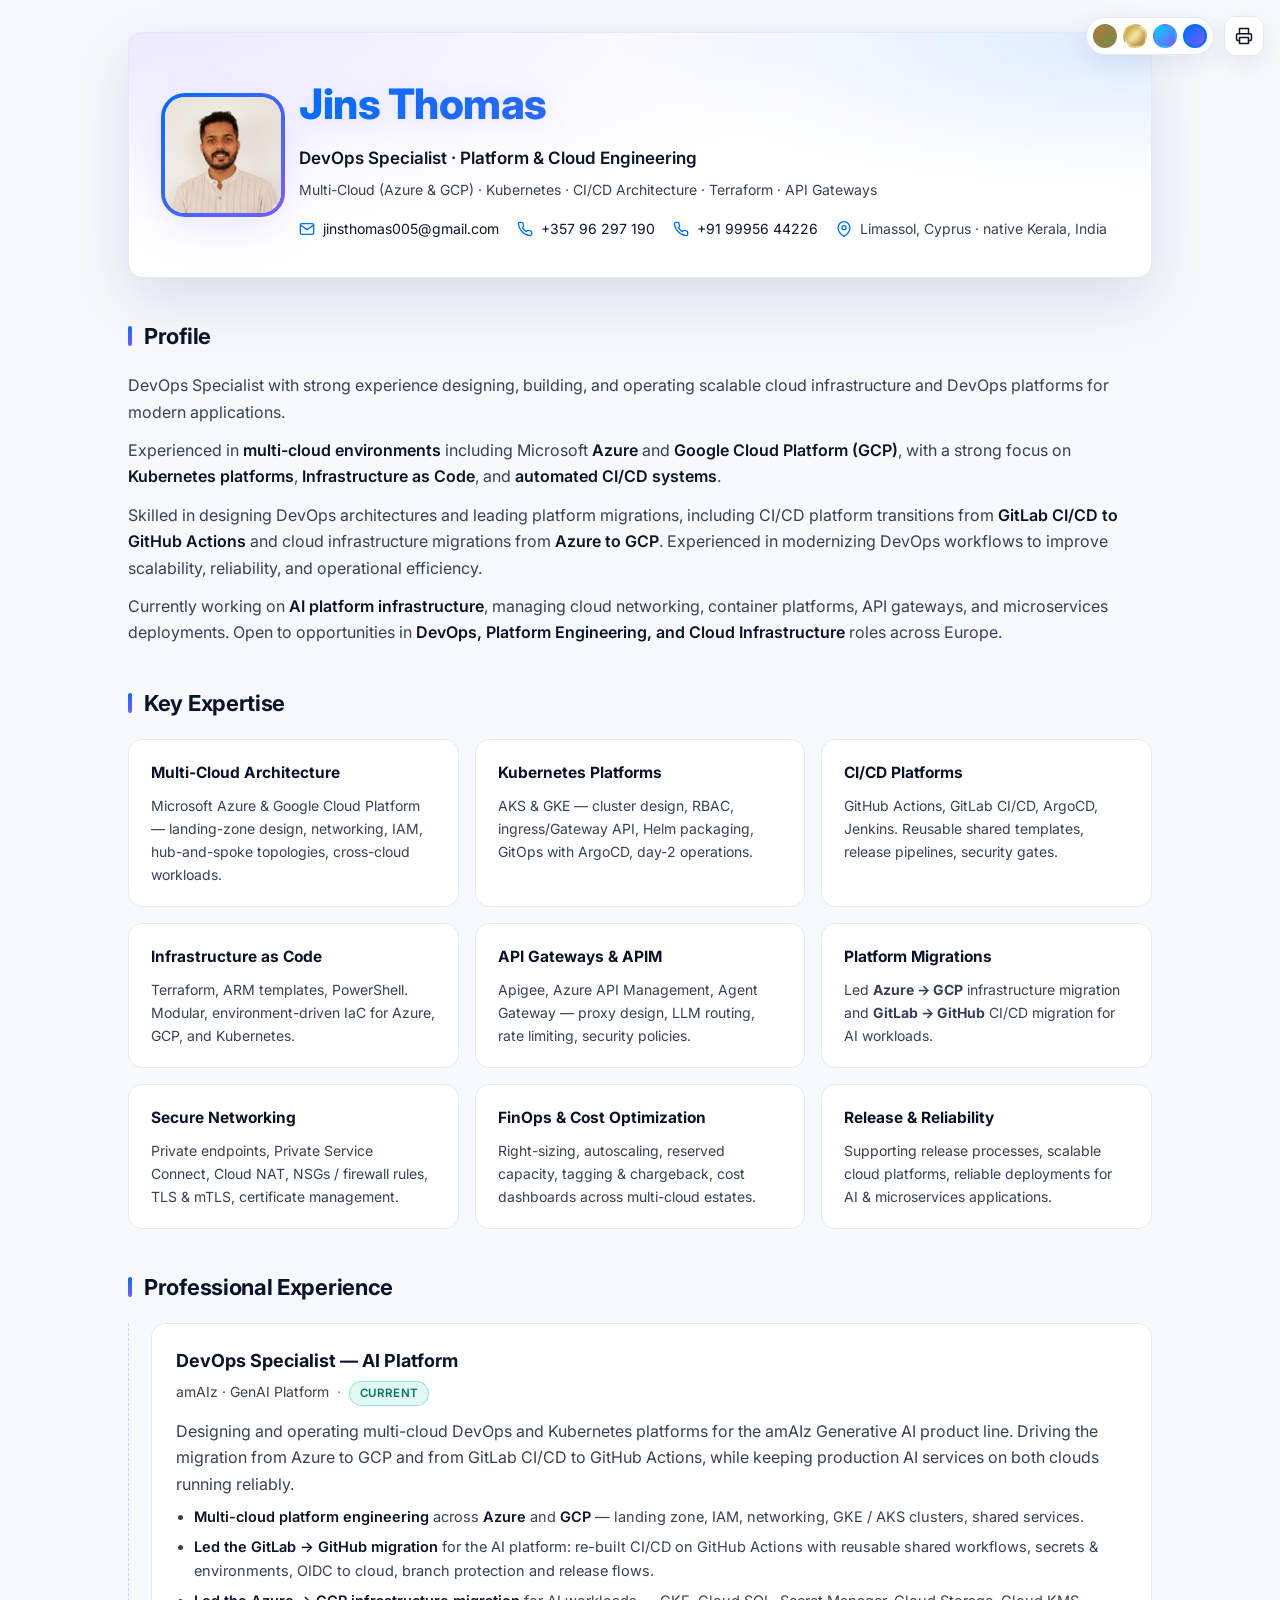
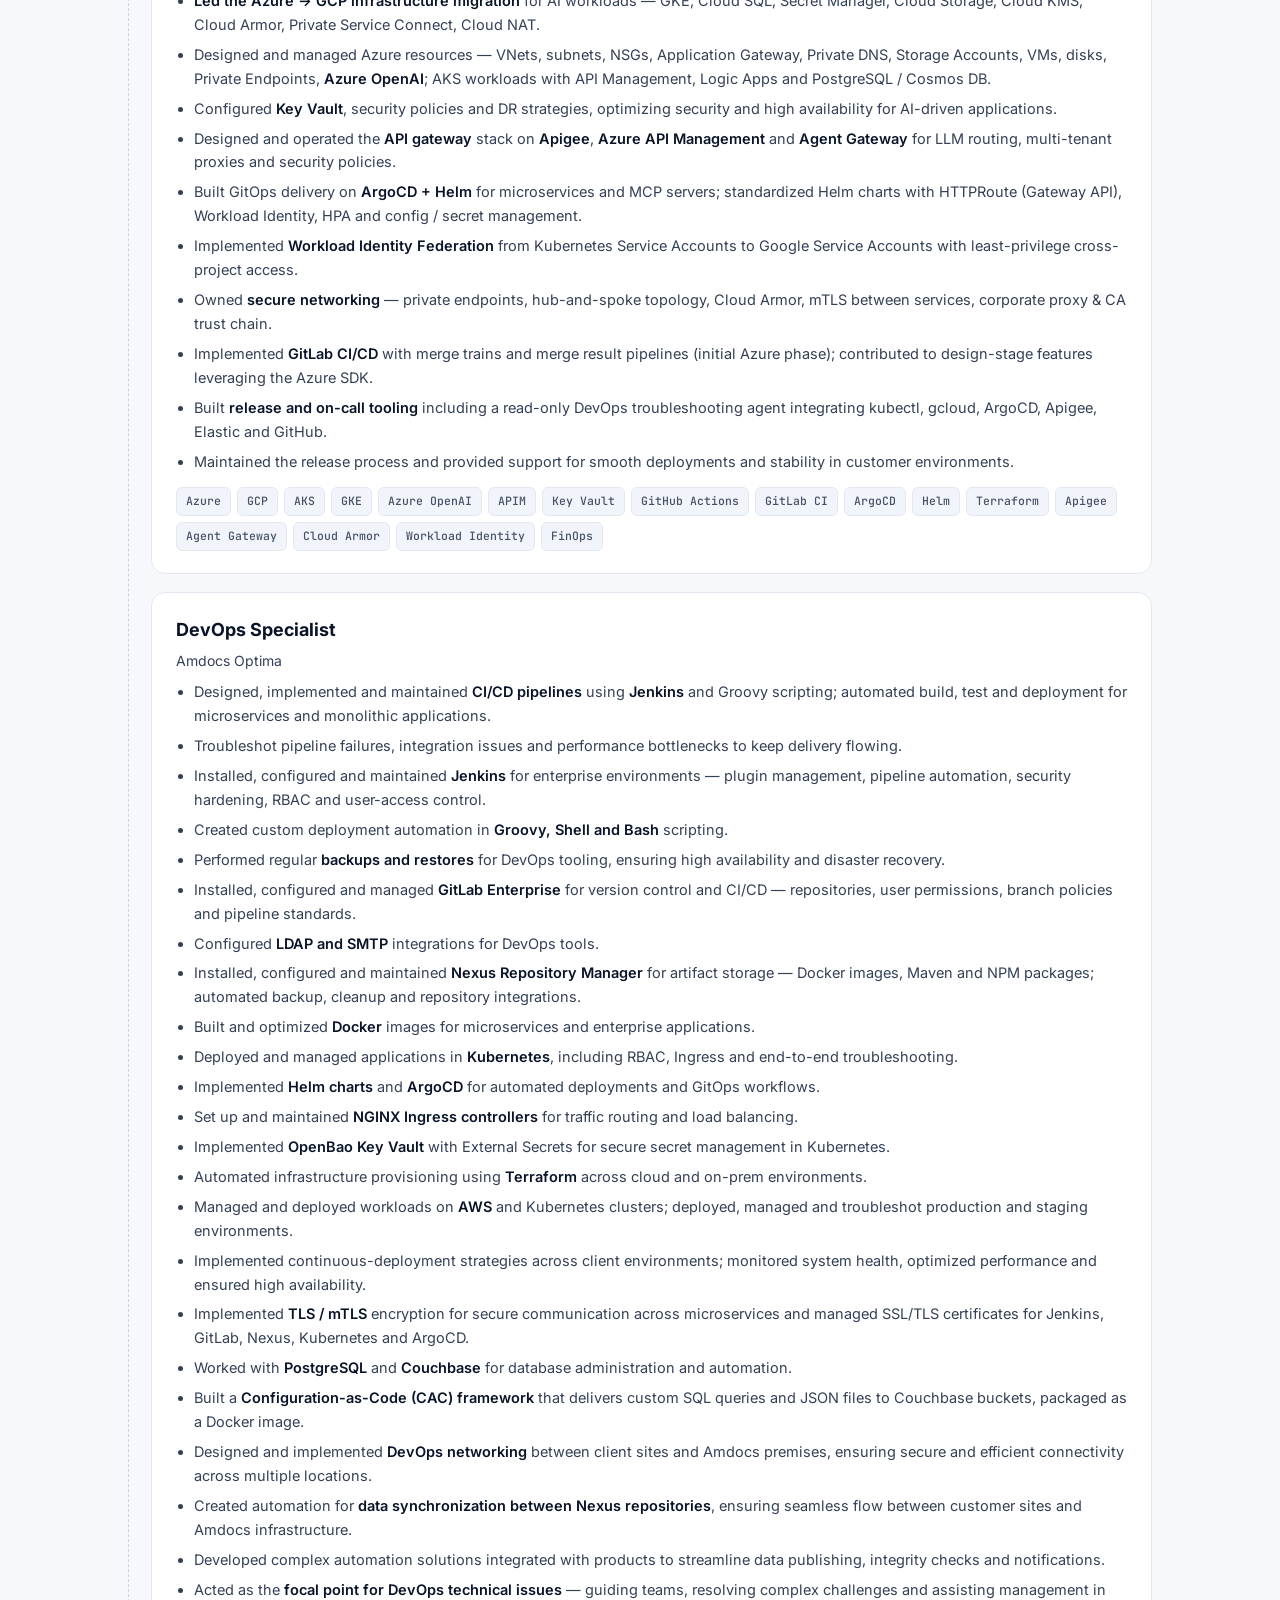
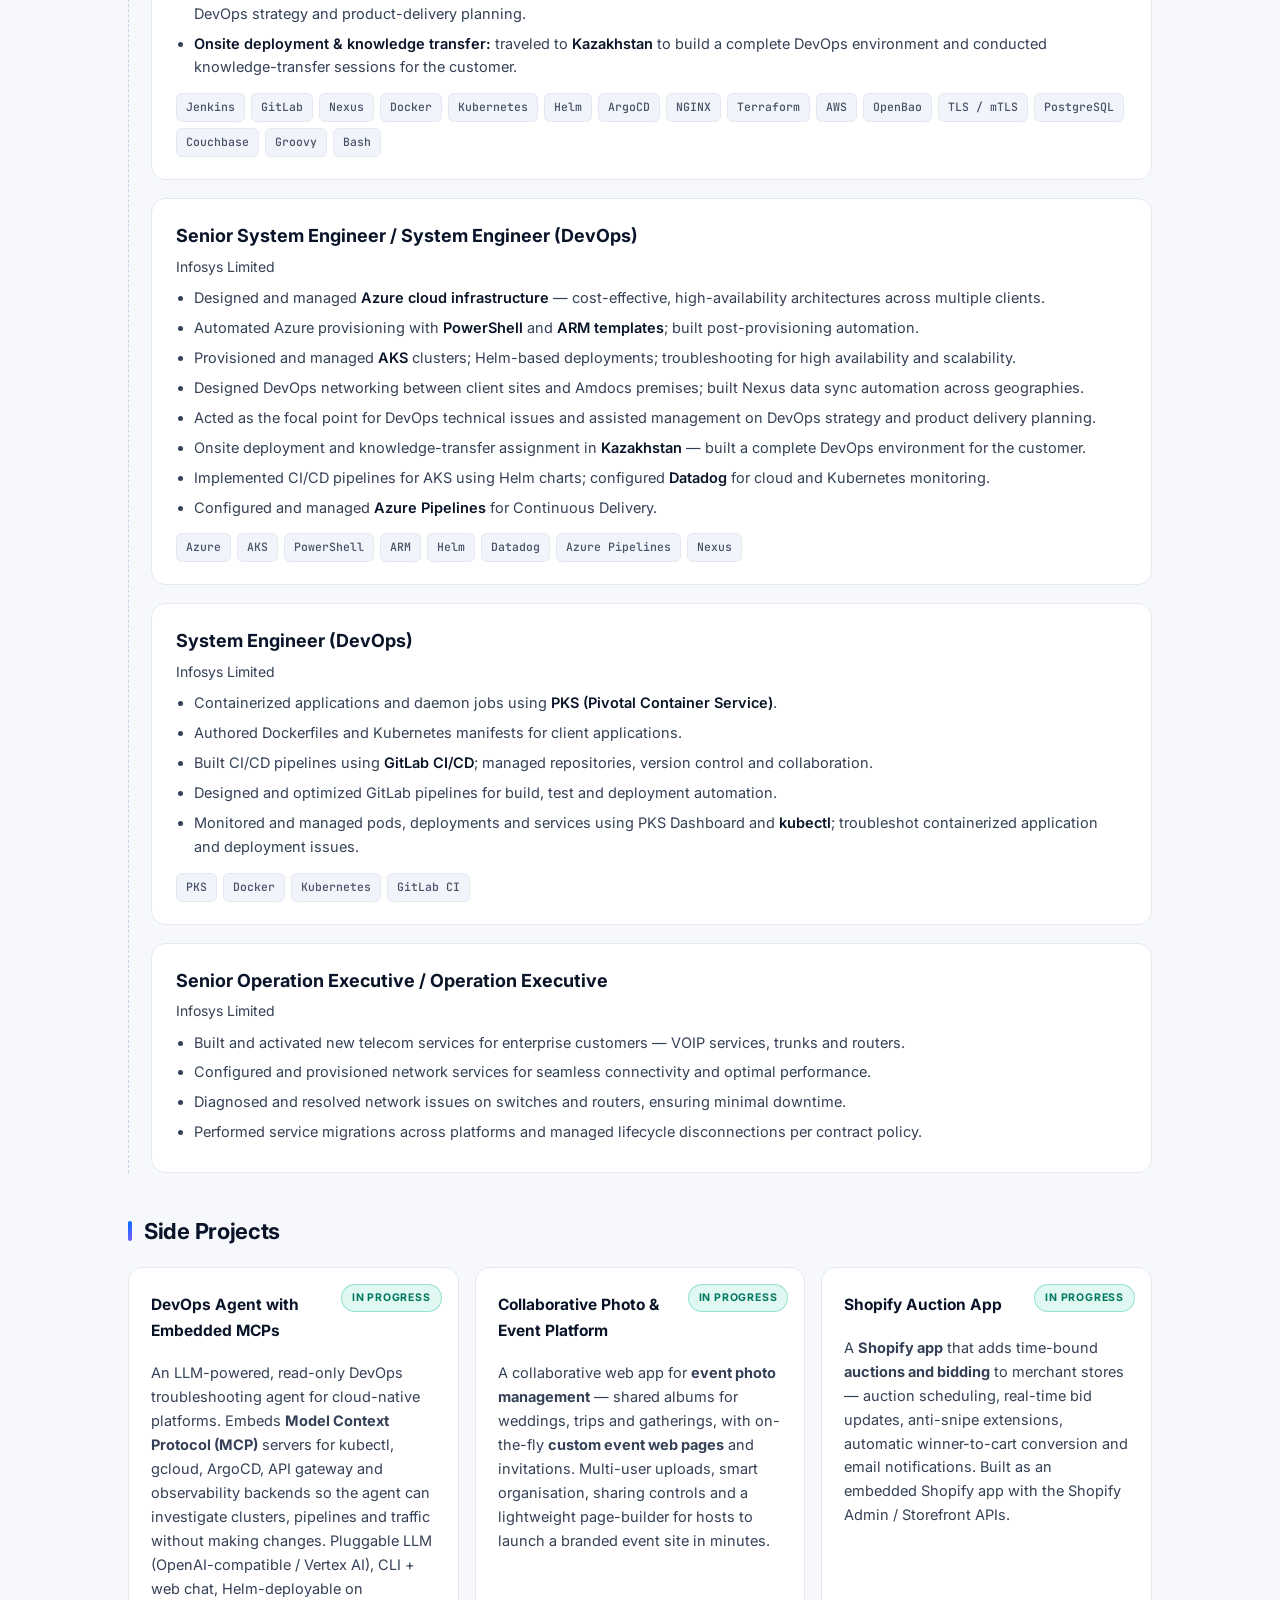
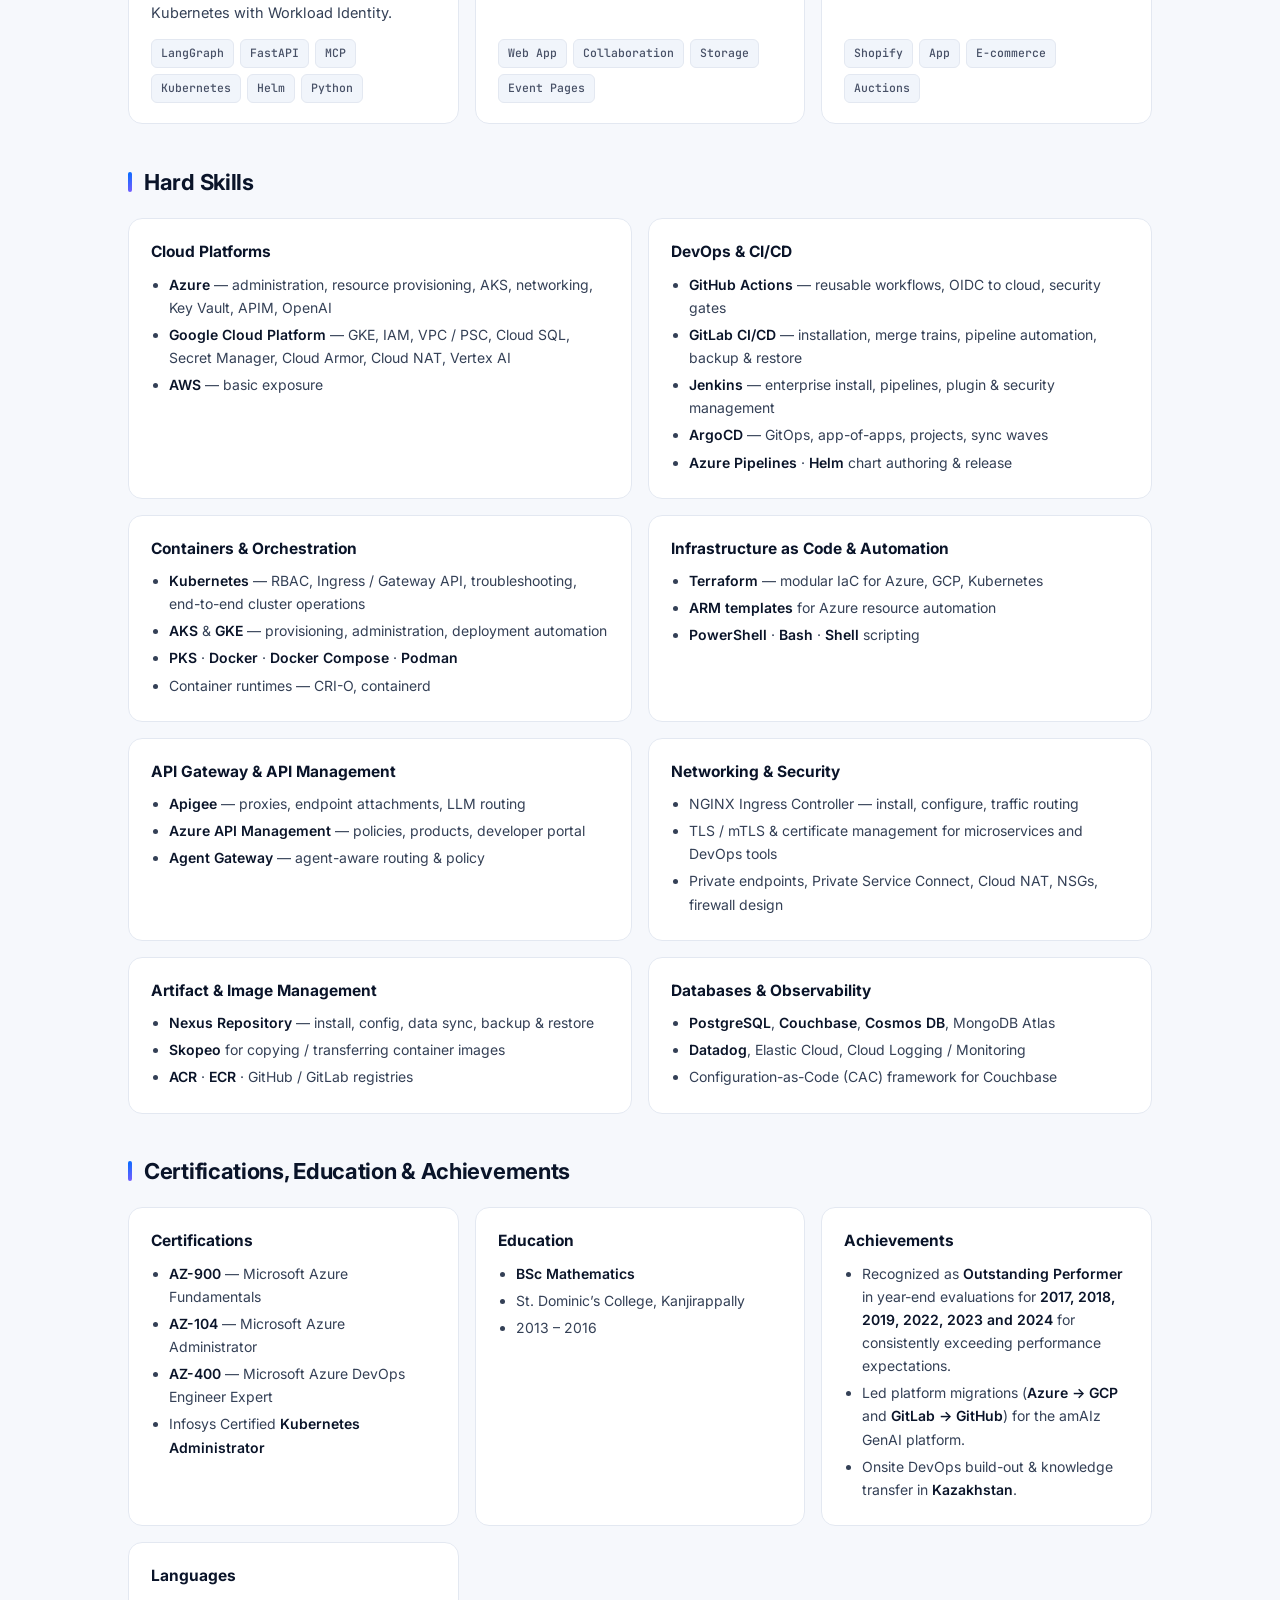
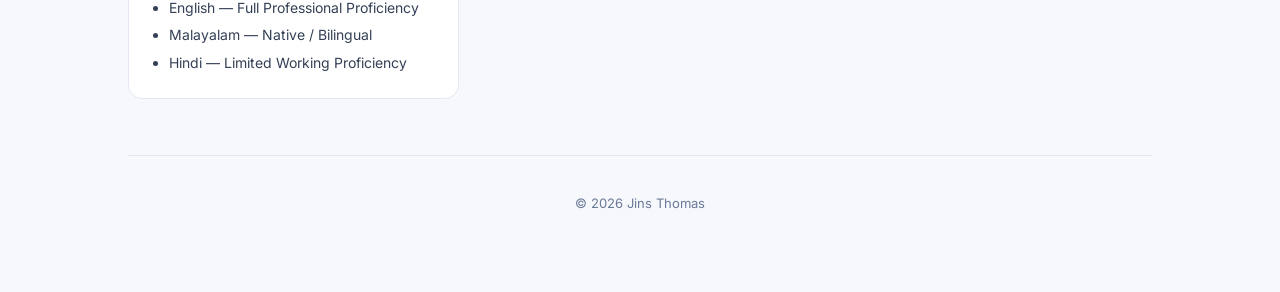
==== index.html @ f9e2a917 "first commit" ====
<!DOCTYPE html>
<html lang="en">
<head>
  <meta charset="UTF-8" />
  <meta name="viewport" content="width=device-width, initial-scale=1.0" />
  <meta name="description" content="Jins Thomas — DevOps Specialist. Multi-cloud (Azure & GCP), Kubernetes platforms, CI/CD architecture, Infrastructure as Code, API Gateways, and platform migrations." />
  <meta name="author" content="Jins Thomas" />
  <meta name="theme-color" content="#0b1220" />
  <meta property="og:title" content="Jins Thomas — DevOps Specialist" />
  <meta property="og:description" content="DevOps Specialist with strong experience designing, building and operating scalable cloud infrastructure on Azure and GCP." />
  <meta property="og:type" content="website" />
  <title>Jins Thomas — DevOps Specialist</title>
  <link rel="preconnect" href="https://fonts.googleapis.com">
  <link rel="preconnect" href="https://fonts.gstatic.com" crossorigin>
  <link href="https://fonts.googleapis.com/css2?family=Inter:wght@300;400;500;600;700;800&family=Playfair+Display:wght@600;700;800;900&family=Cormorant+Garamond:ital,wght@0,500;0,600;1,500&family=JetBrains+Mono:wght@400;600&display=swap" rel="stylesheet">
  <link rel="stylesheet" href="style.css" />
  <link rel="icon" href="data:image/svg+xml,%3Csvg xmlns='http://www.w3.org/2000/svg' viewBox='0 0 64 64'%3E%3Crect width='64' height='64' rx='14' fill='%23b8763a'/%3E%3Ctext x='50%25' y='54%25' font-family='Playfair Display,Georgia,serif' font-size='30' font-weight='800' fill='%23fbf6e7' text-anchor='middle' dominant-baseline='middle'%3EJT%3C/text%3E%3C/svg%3E" />
  <!-- Apply persisted theme (default: beige) BEFORE first paint to avoid FOUC -->
  <script>
    (function () {
      var VALID = ['dark','light','beige','gold'];
      var t = null;
      try { t = localStorage.getItem('jt-resume-theme'); } catch (e) {}
      if (VALID.indexOf(t) === -1) t = 'beige';
      document.documentElement.setAttribute('data-theme', t);
    })();
  </script>
</head>
<body>
  <!-- Floating controls -->
  <div class="controls no-print" role="toolbar" aria-label="Page controls">
    <div class="theme-picker" role="radiogroup" aria-label="Select theme">
      <button class="swatch swatch--beige"  data-theme="beige"  role="radio" aria-checked="true"  title="Beige (warm · default)"><span class="sr-only">Beige</span></button>
      <button class="swatch swatch--gold"   data-theme="gold"   role="radio" aria-checked="false" title="Gold (luxury)"><span class="sr-only">Gold</span></button>
      <button class="swatch swatch--dark"   data-theme="dark"   role="radio" aria-checked="false" title="Midnight (dark)"><span class="sr-only">Dark</span></button>
      <button class="swatch swatch--light"  data-theme="light"  role="radio" aria-checked="false" title="Daylight (light)"><span class="sr-only">Light</span></button>
    </div>
    <button id="print-btn" class="ctrl-btn" aria-label="Print / save as PDF" title="Print / save as PDF" onclick="window.print()">
      <svg xmlns="http://www.w3.org/2000/svg" viewBox="0 0 24 24" fill="none" stroke="currentColor" stroke-width="2" stroke-linecap="round" stroke-linejoin="round"><polyline points="6 9 6 2 18 2 18 9"/><path d="M6 18H4a2 2 0 0 1-2-2v-5a2 2 0 0 1 2-2h16a2 2 0 0 1 2 2v5a2 2 0 0 1-2 2h-2"/><rect x="6" y="14" width="12" height="8"/></svg>
    </button>
  </div>

  <main class="page">
    <!-- HERO -->
    <header class="hero" data-reveal="fade-up">
      <div class="hero__inner">
        <div class="avatar avatar--photo" role="img" aria-label="Photo of Jins Thomas">
          <img src="./jins-thomas.jpg" alt="Jins Thomas" loading="eager" decoding="async"
               onerror="this.style.display='none'; this.parentElement.classList.add('avatar--fallback');" />
          <span class="avatar__initials" aria-hidden="true">JT</span>
        </div>
        <div class="hero__text">
          <h1 class="name">Jins Thomas</h1>
          <p class="title">DevOps Specialist · Platform &amp; Cloud Engineering</p>
          <p class="tagline">
            Multi-Cloud (Azure &amp; GCP) · Kubernetes · CI/CD Architecture · Terraform · API Gateways
          </p>
          <ul class="contact" aria-label="Contact information">
            <li>
              <svg xmlns="http://www.w3.org/2000/svg" viewBox="0 0 24 24" fill="none" stroke="currentColor" stroke-width="2" stroke-linecap="round" stroke-linejoin="round"><path d="M4 4h16c1.1 0 2 .9 2 2v12c0 1.1-.9 2-2 2H4c-1.1 0-2-.9-2-2V6c0-1.1.9-2 2-2z"/><polyline points="22,6 12,13 2,6"/></svg>
              <a href="mailto:jinsthomas005@gmail.com">jinsthomas005@gmail.com</a>
            </li>
            <li>
              <svg xmlns="http://www.w3.org/2000/svg" viewBox="0 0 24 24" fill="none" stroke="currentColor" stroke-width="2" stroke-linecap="round" stroke-linejoin="round"><path d="M22 16.92v3a2 2 0 0 1-2.18 2 19.79 19.79 0 0 1-8.63-3.07 19.5 19.5 0 0 1-6-6 19.79 19.79 0 0 1-3.07-8.67A2 2 0 0 1 4.11 2h3a2 2 0 0 1 2 1.72 12.84 12.84 0 0 0 .7 2.81 2 2 0 0 1-.45 2.11L8.09 9.91a16 16 0 0 0 6 6l1.27-1.27a2 2 0 0 1 2.11-.45 12.84 12.84 0 0 0 2.81.7A2 2 0 0 1 22 16.92z"/></svg>
              <a href="tel:+35796297190">+357 96 297 190</a>
            </li>
            <li>
              <svg xmlns="http://www.w3.org/2000/svg" viewBox="0 0 24 24" fill="none" stroke="currentColor" stroke-width="2" stroke-linecap="round" stroke-linejoin="round"><path d="M22 16.92v3a2 2 0 0 1-2.18 2 19.79 19.79 0 0 1-8.63-3.07 19.5 19.5 0 0 1-6-6 19.79 19.79 0 0 1-3.07-8.67A2 2 0 0 1 4.11 2h3a2 2 0 0 1 2 1.72 12.84 12.84 0 0 0 .7 2.81 2 2 0 0 1-.45 2.11L8.09 9.91a16 16 0 0 0 6 6l1.27-1.27a2 2 0 0 1 2.11-.45 12.84 12.84 0 0 0 2.81.7A2 2 0 0 1 22 16.92z"/></svg>
              <a href="tel:+919995644226">+91 99956 44226</a>
            </li>
            <li>
              <svg xmlns="http://www.w3.org/2000/svg" viewBox="0 0 24 24" fill="none" stroke="currentColor" stroke-width="2" stroke-linecap="round" stroke-linejoin="round"><path d="M21 10c0 7-9 13-9 13s-9-6-9-13a9 9 0 0 1 18 0z"/><circle cx="12" cy="10" r="3"/></svg>
              <span>Limassol, Cyprus &middot; native Kerala, India</span>
            </li>
          </ul>
        </div>
      </div>
    </header>

    <!-- SUMMARY -->
    <section class="section summary" aria-labelledby="summary-title" data-reveal="fade-up">
      <h2 id="summary-title" class="section__title">Profile</h2>
      <p>
        DevOps Specialist with strong experience designing, building, and operating
        scalable cloud infrastructure and DevOps platforms for modern applications.
      </p>
      <p>
        Experienced in <strong>multi-cloud environments</strong> including
        Microsoft <strong>Azure</strong> and <strong>Google Cloud Platform (GCP)</strong>,
        with a strong focus on <strong>Kubernetes platforms</strong>,
        <strong>Infrastructure as Code</strong>, and <strong>automated CI/CD systems</strong>.
      </p>
      <p>
        Skilled in designing DevOps architectures and leading platform migrations,
        including CI/CD platform transitions from <strong>GitLab CI/CD to GitHub Actions</strong>
        and cloud infrastructure migrations from <strong>Azure to GCP</strong>.
        Experienced in modernizing DevOps workflows to improve scalability,
        reliability, and operational efficiency.
      </p>
      <p>
        Currently working on <strong>AI platform infrastructure</strong>,
        managing cloud networking, container platforms, API gateways, and
        microservices deployments. Open to opportunities in
        <strong>DevOps, Platform Engineering, and Cloud Infrastructure</strong>
        roles across Europe.
      </p>
    </section>

    <!-- KEY EXPERTISE -->
    <section class="section" aria-labelledby="expertise-title" data-reveal="fade-up">
      <h2 id="expertise-title" class="section__title">Key Expertise</h2>
      <div class="grid grid--3 stagger">
        <div class="card">
          <h3>Multi-Cloud Architecture</h3>
          <p>Microsoft Azure &amp; Google Cloud Platform — landing-zone design, networking, IAM, hub-and-spoke topologies, cross-cloud workloads.</p>
        </div>
        <div class="card">
          <h3>Kubernetes Platforms</h3>
          <p>AKS &amp; GKE — cluster design, RBAC, ingress/Gateway API, Helm packaging, GitOps with ArgoCD, day-2 operations.</p>
        </div>
        <div class="card">
          <h3>CI/CD Platforms</h3>
          <p>GitHub Actions, GitLab CI/CD, ArgoCD, Jenkins. Reusable shared templates, release pipelines, security gates.</p>
        </div>
        <div class="card">
          <h3>Infrastructure as Code</h3>
          <p>Terraform, ARM templates, PowerShell. Modular, environment-driven IaC for Azure, GCP, and Kubernetes.</p>
        </div>
        <div class="card">
          <h3>API Gateways &amp; APIM</h3>
          <p>Apigee, Azure API Management, Agent Gateway — proxy design, LLM routing, rate limiting, security policies.</p>
        </div>
        <div class="card">
          <h3>Platform Migrations</h3>
          <p>Led <strong>Azure → GCP</strong> infrastructure migration and <strong>GitLab → GitHub</strong> CI/CD migration for AI workloads.</p>
        </div>
        <div class="card">
          <h3>Secure Networking</h3>
          <p>Private endpoints, Private Service Connect, Cloud NAT, NSGs / firewall rules, TLS &amp; mTLS, certificate management.</p>
        </div>
        <div class="card">
          <h3>FinOps &amp; Cost Optimization</h3>
          <p>Right-sizing, autoscaling, reserved capacity, tagging &amp; chargeback, cost dashboards across multi-cloud estates.</p>
        </div>
        <div class="card">
          <h3>Release &amp; Reliability</h3>
          <p>Supporting release processes, scalable cloud platforms, reliable deployments for AI &amp; microservices applications.</p>
        </div>
      </div>
    </section>

    <!-- EXPERIENCE -->
    <section class="section" aria-labelledby="exp-title" data-reveal="fade-up">
      <h2 id="exp-title" class="section__title">Professional Experience</h2>
      <div class="timeline stagger">

        <!-- amAIz GenAI Platform (combined) -->
        <article class="exp">
          <div class="exp__head">
            <div>
              <h3 class="exp__role">DevOps Specialist — AI Platform</h3>
              <p class="exp__company">amAIz · GenAI Platform <span class="dot">·</span> <span class="exp__current">Current</span></p>
            </div>
          </div>
          <p class="exp__lead">
            Designing and operating multi-cloud DevOps and Kubernetes platforms for the
            amAIz Generative AI product line. Driving the migration from Azure to GCP
            and from GitLab CI/CD to GitHub Actions, while keeping production AI
            services on both clouds running reliably.
          </p>
          <ul class="exp__bullets">
            <li><strong>Multi-cloud platform engineering</strong> across <strong>Azure</strong> and <strong>GCP</strong> — landing zone, IAM, networking, GKE / AKS clusters, shared services.</li>
            <li><strong>Led the GitLab → GitHub migration</strong> for the AI platform: re-built CI/CD on GitHub Actions with reusable shared workflows, secrets &amp; environments, OIDC to cloud, branch protection and release flows.</li>
            <li><strong>Led the Azure → GCP infrastructure migration</strong> for AI workloads — GKE, Cloud SQL, Secret Manager, Cloud Storage, Cloud KMS, Cloud Armor, Private Service Connect, Cloud NAT.</li>
            <li>Designed and managed Azure resources — VNets, subnets, NSGs, Application Gateway, Private DNS, Storage Accounts, VMs, disks, Private Endpoints, <strong>Azure OpenAI</strong>; AKS workloads with API Management, Logic Apps and PostgreSQL / Cosmos DB.</li>
            <li>Configured <strong>Key Vault</strong>, security policies and DR strategies, optimizing security and high availability for AI-driven applications.</li>
            <li>Designed and operated the <strong>API gateway</strong> stack on <strong>Apigee</strong>, <strong>Azure API Management</strong> and <strong>Agent Gateway</strong> for LLM routing, multi-tenant proxies and security policies.</li>
            <li>Built GitOps delivery on <strong>ArgoCD + Helm</strong> for microservices and MCP servers; standardized Helm charts with HTTPRoute (Gateway API), Workload Identity, HPA and config / secret management.</li>
            <li>Implemented <strong>Workload Identity Federation</strong> from Kubernetes Service Accounts to Google Service Accounts with least-privilege cross-project access.</li>
            <li>Owned <strong>secure networking</strong> — private endpoints, hub-and-spoke topology, Cloud Armor, mTLS between services, corporate proxy &amp; CA trust chain.</li>
            <li>Implemented <strong>GitLab CI/CD</strong> with merge trains and merge result pipelines (initial Azure phase); contributed to design-stage features leveraging the Azure SDK.</li>
            <li>Built <strong>release and on-call tooling</strong> including a read-only DevOps troubleshooting agent integrating kubectl, gcloud, ArgoCD, Apigee, Elastic and GitHub.</li>
            <li>Maintained the release process and provided support for smooth deployments and stability in customer environments.</li>
          </ul>
          <div class="tags">
            <span class="tag">Azure</span><span class="tag">GCP</span><span class="tag">AKS</span><span class="tag">GKE</span>
            <span class="tag">Azure OpenAI</span><span class="tag">APIM</span><span class="tag">Key Vault</span>
            <span class="tag">GitHub Actions</span><span class="tag">GitLab CI</span><span class="tag">ArgoCD</span><span class="tag">Helm</span>
            <span class="tag">Terraform</span><span class="tag">Apigee</span><span class="tag">Agent Gateway</span>
            <span class="tag">Cloud Armor</span><span class="tag">Workload Identity</span><span class="tag">FinOps</span>
          </div>
        </article>

        <!-- Amdocs Optima -->
        <article class="exp">
          <div class="exp__head">
            <div>
              <h3 class="exp__role">DevOps Specialist</h3>
              <p class="exp__company">Amdocs Optima</p>
            </div>
          </div>
          <ul class="exp__bullets">
            <li>Designed, implemented and maintained <strong>CI/CD pipelines</strong> using <strong>Jenkins</strong> and Groovy scripting; automated build, test and deployment for microservices and monolithic applications.</li>
            <li>Troubleshot pipeline failures, integration issues and performance bottlenecks to keep delivery flowing.</li>
            <li>Installed, configured and maintained <strong>Jenkins</strong> for enterprise environments — plugin management, pipeline automation, security hardening, RBAC and user-access control.</li>
            <li>Created custom deployment automation in <strong>Groovy, Shell and Bash</strong> scripting.</li>
            <li>Performed regular <strong>backups and restores</strong> for DevOps tooling, ensuring high availability and disaster recovery.</li>
            <li>Installed, configured and managed <strong>GitLab Enterprise</strong> for version control and CI/CD — repositories, user permissions, branch policies and pipeline standards.</li>
            <li>Configured <strong>LDAP and SMTP</strong> integrations for DevOps tools.</li>
            <li>Installed, configured and maintained <strong>Nexus Repository Manager</strong> for artifact storage — Docker images, Maven and NPM packages; automated backup, cleanup and repository integrations.</li>
            <li>Built and optimized <strong>Docker</strong> images for microservices and enterprise applications.</li>
            <li>Deployed and managed applications in <strong>Kubernetes</strong>, including RBAC, Ingress and end-to-end troubleshooting.</li>
            <li>Implemented <strong>Helm charts</strong> and <strong>ArgoCD</strong> for automated deployments and GitOps workflows.</li>
            <li>Set up and maintained <strong>NGINX Ingress controllers</strong> for traffic routing and load balancing.</li>
            <li>Implemented <strong>OpenBao Key Vault</strong> with External Secrets for secure secret management in Kubernetes.</li>
            <li>Automated infrastructure provisioning using <strong>Terraform</strong> across cloud and on-prem environments.</li>
            <li>Managed and deployed workloads on <strong>AWS</strong> and Kubernetes clusters; deployed, managed and troubleshot production and staging environments.</li>
            <li>Implemented continuous-deployment strategies across client environments; monitored system health, optimized performance and ensured high availability.</li>
            <li>Implemented <strong>TLS / mTLS</strong> encryption for secure communication across microservices and managed SSL/TLS certificates for Jenkins, GitLab, Nexus, Kubernetes and ArgoCD.</li>
            <li>Worked with <strong>PostgreSQL</strong> and <strong>Couchbase</strong> for database administration and automation.</li>
            <li>Built a <strong>Configuration-as-Code (CAC) framework</strong> that delivers custom SQL queries and JSON files to Couchbase buckets, packaged as a Docker image.</li>
            <li>Designed and implemented <strong>DevOps networking</strong> between client sites and Amdocs premises, ensuring secure and efficient connectivity across multiple locations.</li>
            <li>Created automation for <strong>data synchronization between Nexus repositories</strong>, ensuring seamless flow between customer sites and Amdocs infrastructure.</li>
            <li>Developed complex automation solutions integrated with products to streamline data publishing, integrity checks and notifications.</li>
            <li>Acted as the <strong>focal point for DevOps technical issues</strong> — guiding teams, resolving complex challenges and assisting management in DevOps strategy and product-delivery planning.</li>
            <li><strong>Onsite deployment &amp; knowledge transfer:</strong> traveled to <strong>Kazakhstan</strong> to build a complete DevOps environment and conducted knowledge-transfer sessions for the customer.</li>
          </ul>
          <div class="tags">
            <span class="tag">Jenkins</span><span class="tag">GitLab</span><span class="tag">Nexus</span>
            <span class="tag">Docker</span><span class="tag">Kubernetes</span><span class="tag">Helm</span>
            <span class="tag">ArgoCD</span><span class="tag">NGINX</span>
            <span class="tag">Terraform</span><span class="tag">AWS</span>
            <span class="tag">OpenBao</span><span class="tag">TLS / mTLS</span>
            <span class="tag">PostgreSQL</span><span class="tag">Couchbase</span>
            <span class="tag">Groovy</span><span class="tag">Bash</span>
          </div>
        </article>

        <!-- Infosys Senior SE -->
        <article class="exp">
          <div class="exp__head">
            <div>
              <h3 class="exp__role">Senior System Engineer / System Engineer (DevOps)</h3>
              <p class="exp__company">Infosys Limited</p>
            </div>
          </div>
          <ul class="exp__bullets">
            <li>Designed and managed <strong>Azure cloud infrastructure</strong> — cost-effective, high-availability architectures across multiple clients.</li>
            <li>Automated Azure provisioning with <strong>PowerShell</strong> and <strong>ARM templates</strong>; built post-provisioning automation.</li>
            <li>Provisioned and managed <strong>AKS</strong> clusters; Helm-based deployments; troubleshooting for high availability and scalability.</li>
            <li>Designed DevOps networking between client sites and Amdocs premises; built Nexus data sync automation across geographies.</li>
            <li>Acted as the focal point for DevOps technical issues and assisted management on DevOps strategy and product delivery planning.</li>
            <li>Onsite deployment and knowledge-transfer assignment in <strong>Kazakhstan</strong> — built a complete DevOps environment for the customer.</li>
            <li>Implemented CI/CD pipelines for AKS using Helm charts; configured <strong>Datadog</strong> for cloud and Kubernetes monitoring.</li>
            <li>Configured and managed <strong>Azure Pipelines</strong> for Continuous Delivery.</li>
          </ul>
          <div class="tags">
            <span class="tag">Azure</span><span class="tag">AKS</span><span class="tag">PowerShell</span>
            <span class="tag">ARM</span><span class="tag">Helm</span><span class="tag">Datadog</span>
            <span class="tag">Azure Pipelines</span><span class="tag">Nexus</span>
          </div>
        </article>

        <!-- Infosys SE -->
        <article class="exp">
          <div class="exp__head">
            <div>
              <h3 class="exp__role">System Engineer (DevOps)</h3>
              <p class="exp__company">Infosys Limited</p>
            </div>
          </div>
          <ul class="exp__bullets">
            <li>Containerized applications and daemon jobs using <strong>PKS (Pivotal Container Service)</strong>.</li>
            <li>Authored Dockerfiles and Kubernetes manifests for client applications.</li>
            <li>Built CI/CD pipelines using <strong>GitLab CI/CD</strong>; managed repositories, version control and collaboration.</li>
            <li>Designed and optimized GitLab pipelines for build, test and deployment automation.</li>
            <li>Monitored and managed pods, deployments and services using PKS Dashboard and <strong>kubectl</strong>; troubleshot containerized application and deployment issues.</li>
          </ul>
          <div class="tags">
            <span class="tag">PKS</span><span class="tag">Docker</span><span class="tag">Kubernetes</span>
            <span class="tag">GitLab CI</span>
          </div>
        </article>

        <!-- Infosys Operations -->
        <article class="exp">
          <div class="exp__head">
            <div>
              <h3 class="exp__role">Senior Operation Executive / Operation Executive</h3>
              <p class="exp__company">Infosys Limited</p>
            </div>
          </div>
          <ul class="exp__bullets">
            <li>Built and activated new telecom services for enterprise customers — VOIP services, trunks and routers.</li>
            <li>Configured and provisioned network services for seamless connectivity and optimal performance.</li>
            <li>Diagnosed and resolved network issues on switches and routers, ensuring minimal downtime.</li>
            <li>Performed service migrations across platforms and managed lifecycle disconnections per contract policy.</li>
          </ul>
        </article>

      </div>
    </section>

    <!-- SIDE PROJECTS -->
    <section class="section" aria-labelledby="projects-title" data-reveal="fade-up">
      <h2 id="projects-title" class="section__title">Side Projects</h2>
      <div class="grid grid--3 stagger">
        <div class="card project">
          <span class="project__status">In Progress</span>
          <h3>DevOps Agent with Embedded MCPs</h3>
          <p>
            An LLM-powered, read-only DevOps troubleshooting agent for cloud-native
            platforms. Embeds <strong>Model Context Protocol (MCP)</strong> servers
            for kubectl, gcloud, ArgoCD, API gateway and observability backends so
            the agent can investigate clusters, pipelines and traffic without
            making changes. Pluggable LLM (OpenAI-compatible / Vertex AI), CLI +
            web chat, Helm-deployable on Kubernetes with Workload Identity.
          </p>
          <div class="tags">
            <span class="tag">LangGraph</span><span class="tag">FastAPI</span>
            <span class="tag">MCP</span><span class="tag">Kubernetes</span>
            <span class="tag">Helm</span><span class="tag">Python</span>
          </div>
        </div>

        <div class="card project">
          <span class="project__status">In Progress</span>
          <h3>Collaborative Photo &amp; Event Platform</h3>
          <p>
            A collaborative web app for <strong>event photo management</strong> —
            shared albums for weddings, trips and gatherings, with on-the-fly
            <strong>custom event web pages</strong> and invitations. Multi-user
            uploads, smart organisation, sharing controls and a lightweight
            page-builder for hosts to launch a branded event site in minutes.
          </p>
          <div class="tags">
            <span class="tag">Web App</span><span class="tag">Collaboration</span>
            <span class="tag">Storage</span><span class="tag">Event Pages</span>
          </div>
        </div>

        <div class="card project">
          <span class="project__status">In Progress</span>
          <h3>Shopify Auction App</h3>
          <p>
            A <strong>Shopify app</strong> that adds time-bound
            <strong>auctions and bidding</strong> to merchant stores — auction
            scheduling, real-time bid updates, anti-snipe extensions, automatic
            winner-to-cart conversion and email notifications. Built as an
            embedded Shopify app with the Shopify Admin / Storefront APIs.
          </p>
          <div class="tags">
            <span class="tag">Shopify</span><span class="tag">App</span>
            <span class="tag">E-commerce</span><span class="tag">Auctions</span>
          </div>
        </div>
      </div>
    </section>

    <!-- SKILLS -->
    <section class="section" aria-labelledby="skills-title" data-reveal="fade-up">
      <h2 id="skills-title" class="section__title">Hard Skills</h2>
      <div class="grid grid--2 stagger">
        <div class="card">
          <h3>Cloud Platforms</h3>
          <ul class="bullets">
            <li><strong>Azure</strong> — administration, resource provisioning, AKS, networking, Key Vault, APIM, OpenAI</li>
            <li><strong>Google Cloud Platform</strong> — GKE, IAM, VPC / PSC, Cloud SQL, Secret Manager, Cloud Armor, Cloud NAT, Vertex AI</li>
            <li><strong>AWS</strong> — basic exposure</li>
          </ul>
        </div>
        <div class="card">
          <h3>DevOps &amp; CI/CD</h3>
          <ul class="bullets">
            <li><strong>GitHub Actions</strong> — reusable workflows, OIDC to cloud, security gates</li>
            <li><strong>GitLab CI/CD</strong> — installation, merge trains, pipeline automation, backup &amp; restore</li>
            <li><strong>Jenkins</strong> — enterprise install, pipelines, plugin &amp; security management</li>
            <li><strong>ArgoCD</strong> — GitOps, app-of-apps, projects, sync waves</li>
            <li><strong>Azure Pipelines</strong> · <strong>Helm</strong> chart authoring &amp; release</li>
          </ul>
        </div>
        <div class="card">
          <h3>Containers &amp; Orchestration</h3>
          <ul class="bullets">
            <li><strong>Kubernetes</strong> — RBAC, Ingress / Gateway API, troubleshooting, end-to-end cluster operations</li>
            <li><strong>AKS</strong> &amp; <strong>GKE</strong> — provisioning, administration, deployment automation</li>
            <li><strong>PKS</strong> · <strong>Docker</strong> · <strong>Docker Compose</strong> · <strong>Podman</strong></li>
            <li>Container runtimes — CRI-O, containerd</li>
          </ul>
        </div>
        <div class="card">
          <h3>Infrastructure as Code &amp; Automation</h3>
          <ul class="bullets">
            <li><strong>Terraform</strong> — modular IaC for Azure, GCP, Kubernetes</li>
            <li><strong>ARM templates</strong> for Azure resource automation</li>
            <li><strong>PowerShell</strong> · <strong>Bash</strong> · <strong>Shell</strong> scripting</li>
          </ul>
        </div>
        <div class="card">
          <h3>API Gateway &amp; API Management</h3>
          <ul class="bullets">
            <li><strong>Apigee</strong> — proxies, endpoint attachments, LLM routing</li>
            <li><strong>Azure API Management</strong> — policies, products, developer portal</li>
            <li><strong>Agent Gateway</strong> — agent-aware routing &amp; policy</li>
          </ul>
        </div>
        <div class="card">
          <h3>Networking &amp; Security</h3>
          <ul class="bullets">
            <li>NGINX Ingress Controller — install, configure, traffic routing</li>
            <li>TLS / mTLS &amp; certificate management for microservices and DevOps tools</li>
            <li>Private endpoints, Private Service Connect, Cloud NAT, NSGs, firewall design</li>
          </ul>
        </div>
        <div class="card">
          <h3>Artifact &amp; Image Management</h3>
          <ul class="bullets">
            <li><strong>Nexus Repository</strong> — install, config, data sync, backup &amp; restore</li>
            <li><strong>Skopeo</strong> for copying / transferring container images</li>
            <li><strong>ACR</strong> · <strong>ECR</strong> · GitHub / GitLab registries</li>
          </ul>
        </div>
        <div class="card">
          <h3>Databases &amp; Observability</h3>
          <ul class="bullets">
            <li><strong>PostgreSQL</strong>, <strong>Couchbase</strong>, <strong>Cosmos DB</strong>, MongoDB Atlas</li>
            <li><strong>Datadog</strong>, Elastic Cloud, Cloud Logging / Monitoring</li>
            <li>Configuration-as-Code (CAC) framework for Couchbase</li>
          </ul>
        </div>
      </div>
    </section>

    <!-- CERTS / EDU / ACHIEVEMENTS -->
    <section class="section" aria-labelledby="qual-title" data-reveal="fade-up">
      <h2 id="qual-title" class="section__title">Certifications, Education &amp; Achievements</h2>
      <div class="grid grid--3 stagger">
        <div class="card">
          <h3>Certifications</h3>
          <ul class="bullets">
            <li><strong>AZ-900</strong> — Microsoft Azure Fundamentals</li>
            <li><strong>AZ-104</strong> — Microsoft Azure Administrator</li>
            <li><strong>AZ-400</strong> — Microsoft Azure DevOps Engineer Expert</li>
            <li>Infosys Certified <strong>Kubernetes Administrator</strong></li>
          </ul>
        </div>
        <div class="card">
          <h3>Education</h3>
          <ul class="bullets">
            <li><strong>BSc Mathematics</strong></li>
            <li>St. Dominic&rsquo;s College, Kanjirappally</li>
            <li>2013 &ndash; 2016</li>
          </ul>
        </div>
        <div class="card">
          <h3>Achievements</h3>
          <ul class="bullets">
            <li>Recognized as <strong>Outstanding Performer</strong> in year-end evaluations for <strong>2017, 2018, 2019, 2022, 2023 and 2024</strong> for consistently exceeding performance expectations.</li>
            <li>Led platform migrations (<strong>Azure → GCP</strong> and <strong>GitLab → GitHub</strong>) for the amAIz GenAI platform.</li>
            <li>Onsite DevOps build-out &amp; knowledge transfer in <strong>Kazakhstan</strong>.</li>
          </ul>
        </div>
        <div class="card">
          <h3>Languages</h3>
          <ul class="bullets">
            <li>English &mdash; Full Professional Proficiency</li>
            <li>Malayalam &mdash; Native / Bilingual</li>
            <li>Hindi &mdash; Limited Working Proficiency</li>
          </ul>
        </div>
      </div>
    </section>

    <footer class="footer">
      <p>
        &copy; <span id="year"></span> Jins Thomas
      </p>
    </footer>
  </main>

  <script src="app.js" defer></script>
</body>
</html>
---- style.css ----
/* =====================================================================
   Jins Thomas — Résumé site
   Themes: dark (default) | light | beige | gold
   ===================================================================== */

/* ---------- Default = DARK theme tokens ---------- */
:root {
  --bg:            #0b1220;
  --bg-grain:      transparent;
  --bg-soft:       #0f172a;
  --surface:       #111c33;
  --surface-2:     #152346;
  --border:        #1f2d4d;
  --border-strong: #2c3e6f;
  --text:          #eef2fb;
  --text-dim:      #b3bfd8;          /* brighter than before for readability */
  --muted:         #7c8aa8;
  --accent:        #00d4ff;
  --accent-2:      #7c5cff;
  --accent-3:      #4ade80;
  --accent-soft:   rgba(0, 212, 255, .14);
  --gradient:      linear-gradient(135deg, #00d4ff 0%, #7c5cff 100%);
  --gradient-soft: linear-gradient(135deg, rgba(0,212,255,.18), rgba(124,92,255,.18));
  --shadow:        0 10px 30px rgba(0,0,0,.35);
  --shadow-lg:     0 22px 60px rgba(0,0,0,.45);
  --hero-glow-1:   rgba(124, 92, 255, .22);
  --hero-glow-2:   rgba(0, 212, 255, .22);
  --tag-bg:        #152346;
  --tag-text:      #c8d2eb;
  --pill-bg:       rgba(74, 222, 128, .14);
  --pill-text:     #4ade80;
  --pill-border:   rgba(74, 222, 128, .35);
  --heading-font:  'Inter', -apple-system, 'Segoe UI', Roboto, sans-serif;
  --serif-accent:  none;
  --radius:        14px;
  --radius-sm:     10px;
  --container:     1080px;
}

/* ---------- LIGHT theme ---------- */
[data-theme="light"] {
  --bg:            #f6f8fc;
  --bg-grain:      transparent;
  --bg-soft:       #ffffff;
  --surface:       #ffffff;
  --surface-2:     #f1f5fb;
  --border:        #e3e8f1;
  --border-strong: #c8d3e6;
  --text:          #0a1429;
  --text-dim:      #344056;          /* darker for readability */
  --muted:         #6b7a98;
  --accent:        #006eff;
  --accent-2:      #7c5cff;
  --accent-3:      #00b894;
  --accent-soft:   rgba(0, 110, 255, .10);
  --gradient:      linear-gradient(135deg, #006eff 0%, #7c5cff 100%);
  --gradient-soft: linear-gradient(135deg, rgba(0,110,255,.14), rgba(124,92,255,.14));
  --shadow:        0 8px 24px rgba(15, 35, 80, .08);
  --shadow-lg:     0 22px 60px rgba(15, 35, 80, .12);
  --hero-glow-1:   rgba(124, 92, 255, .14);
  --hero-glow-2:   rgba(0, 110, 255, .14);
  --tag-bg:        #f1f5fb;
  --tag-text:      #475066;
  --pill-bg:       rgba(0, 184, 148, .12);
  --pill-text:     #00785f;
  --pill-border:   rgba(0, 184, 148, .35);
}

/* ---------- BEIGE theme — soft, airy, devopzfarm-inspired ---------- */
/* Default theme on first paint (set via inline script in <head>).
   Inspired by https://devopzfarm.com/ — light warm grey base
   (#e3e3e3 / #f3f3f3 / #fff), neutral greys for body text
   (#2a2c30 / #696A6D / #929496), accents kept quiet.  */
[data-theme="beige"] {
  --bg:            #efe9dc;          /* warm light grey, paper-thin */
  --bg-grain:      none;             /* removed - too noisy for an airy look */
  --bg-soft:       #ffffff;
  --surface:       #ffffff;          /* clean white cards on warm bg */
  --surface-2:     #f5f0e3;
  --border:        #e3dccb;          /* whisper-soft border */
  --border-strong: #cdc4ad;
  --text:          #2a2c30;          /* near-black neutral (matches site) */
  --text-dim:      #5a5d63;          /* mid grey — easy on the eye */
  --muted:         #8b8e94;          /* light grey for secondary */
  --accent:        #a8682f;          /* muted warm clay (was #9a4f1e burnt sienna) */
  --accent-2:      #6b8154;          /* muted sage */
  --accent-3:      #b07a3d;          /* soft terracotta */
  --accent-soft:   rgba(168, 104, 47, .08);
  --gradient:      linear-gradient(135deg, #a8682f 0%, #6b8154 100%);
  --gradient-soft: linear-gradient(135deg, rgba(168,104,47,.07), rgba(107,129,84,.06));
  --shadow:        0 4px 14px rgba(60, 50, 35, .06);
  --shadow-lg:     0 10px 28px rgba(60, 50, 35, .08);
  --hero-glow-1:   rgba(168, 104, 47, .10);
  --hero-glow-2:   rgba(107, 129, 84, .10);
  --tag-bg:        #f5f0e3;
  --tag-text:      #4a4d54;
  --pill-bg:       rgba(107, 129, 84, .12);
  --pill-text:     #4a6238;
  --pill-border:   rgba(107, 129, 84, .35);
  --heading-font:  'Playfair Display', 'Inter', serif;
  --serif-accent:  'Cormorant Garamond', Georgia, serif;
}

/* ---------- GOLD theme — luxe black + champagne gold ---------- */
[data-theme="gold"] {
  --bg:            #0c0a06;          /* near-black, warm */
  --bg-grain:
    radial-gradient(circle at 18% 22%, rgba(212, 175, 55, .06) 0 1px, transparent 2px),
    radial-gradient(circle at 78% 68%, rgba(244, 228, 161, .05) 0 1px, transparent 2px);
  --bg-soft:       #15110a;
  --surface:       #1a1409;          /* deep espresso */
  --surface-2:     #2a1f0e;
  --border:        #4a3a1a;
  --border-strong: #8b6826;
  --text:          #fbf2d2;          /* bright candle-lit cream */
  --text-dim:      #e3cf94;          /* high-contrast warm cream */
  --muted:         #b89a5e;
  --accent:        #f0cf78;          /* brighter champagne gold */
  --accent-2:      #f8eab0;          /* pale gold */
  --accent-3:      #d4af37;          /* royal gold */
  --accent-soft:   rgba(240, 207, 120, .14);
  --gradient:      linear-gradient(135deg, #d4af37 0%, #f4e4a1 50%, #b8862c 100%);
  --gradient-soft: linear-gradient(135deg, rgba(212,175,55,.22), rgba(244,228,161,.16));
  --shadow:        0 14px 36px rgba(0, 0, 0, .55);
  --shadow-lg:     0 28px 72px rgba(0, 0, 0, .70), 0 0 0 1px rgba(212,175,55,.10);
  --hero-glow-1:   rgba(212, 175, 55, .28);
  --hero-glow-2:   rgba(244, 228, 161, .18);
  --tag-bg:        #2a1f0e;
  --tag-text:      #f0d895;          /* brighter for readability */
  --pill-bg:       rgba(240, 207, 120, .18);
  --pill-text:     #f8eab0;
  --pill-border:   rgba(240, 207, 120, .55);
  --heading-font:  'Playfair Display', 'Inter', serif;
  --serif-accent:  'Cormorant Garamond', Georgia, serif;
}

/* ---------- Base ---------- */
* { box-sizing: border-box; }

html { scroll-behavior: smooth; }

html, body {
  margin: 0;
  padding: 0;
  background: var(--bg);
  color: var(--text);
  font-family: 'Inter', -apple-system, BlinkMacSystemFont, 'Segoe UI', Roboto, sans-serif;
  font-size: 16px;
  line-height: 1.65;
  -webkit-font-smoothing: antialiased;
  -moz-osx-font-smoothing: grayscale;
  transition:
    background-color .45s ease,
    color .45s ease;
}

body {
  background-image: var(--bg-grain);
  background-attachment: fixed;
  background-size: 240px 240px;
}

a {
  color: var(--accent);
  text-decoration: none;
  transition: color .15s ease;
}
a:hover { color: var(--accent-2); }

::selection { background: var(--accent); color: var(--bg); }

/* ---------- Page layout ---------- */
.page {
  max-width: var(--container);
  margin: 0 auto;
  padding: 32px 28px 64px;
}

/* ---------- HERO ---------- */
.hero {
  position: relative;
  background:
    radial-gradient(1200px 320px at 0% 0%, var(--hero-glow-1), transparent 60%),
    radial-gradient(900px 260px at 100% 0%, var(--hero-glow-2), transparent 60%),
    var(--surface);
  border: 1px solid var(--border);
  border-radius: var(--radius);
  padding: 36px 32px;
  box-shadow: var(--shadow-lg);
  overflow: hidden;
  transition: background-color .45s ease, border-color .45s ease;
}
.hero::before {
  content: "";
  position: absolute;
  inset: -2px;
  border-radius: inherit;
  padding: 2px;
  background: var(--gradient);
  -webkit-mask: linear-gradient(#000 0 0) content-box, linear-gradient(#000 0 0);
          mask: linear-gradient(#000 0 0) content-box, linear-gradient(#000 0 0);
  -webkit-mask-composite: xor;
          mask-composite: exclude;
  opacity: .55;
  pointer-events: none;
}
/* slow shimmer that sweeps across the hero */
.hero::after {
  content: "";
  position: absolute;
  inset: 0;
  background: linear-gradient(115deg,
      transparent 30%,
      rgba(255,255,255,.08) 45%,
      rgba(255,255,255,.18) 50%,
      rgba(255,255,255,.08) 55%,
      transparent 70%);
  transform: translateX(-100%);
  animation: shimmer 8s ease-in-out infinite;
  animation-delay: 1.5s;
  pointer-events: none;
  mix-blend-mode: overlay;
}
[data-theme="gold"] .hero::after {
  background: linear-gradient(115deg,
      transparent 30%,
      rgba(244,228,161,.10) 45%,
      rgba(244,228,161,.28) 50%,
      rgba(244,228,161,.10) 55%,
      transparent 70%);
}
/* Soften theatrics for the airy beige theme */
[data-theme="beige"] .hero::before { opacity: .25; }
[data-theme="beige"] .hero::after  { display: none; }
[data-theme="beige"] .name         { filter: none; }
[data-theme="beige"] .avatar       { box-shadow: 0 8px 22px rgba(60,50,35,.10); }
[data-theme="beige"] .exp::before  { box-shadow: 0 0 0 4px var(--bg); }
[data-theme="beige"] .exp__current { animation: none; }
[data-theme="beige"] .project__status { animation: none; }
@keyframes shimmer {
  0%   { transform: translateX(-100%); }
  60%  { transform: translateX(140%); }
  100% { transform: translateX(140%); }
}

.hero__inner {
  display: grid;
  grid-template-columns: 110px 1fr;
  gap: 28px;
  align-items: center;
  position: relative;
  z-index: 1;
}

.avatar {
  width: 124px;
  height: 124px;
  border-radius: 24px;
  background: var(--gradient);
  display: grid;
  place-items: center;
  color: #0b1220;
  font-weight: 800;
  font-size: 38px;
  letter-spacing: 1px;
  box-shadow: 0 14px 40px var(--hero-glow-1);
  position: relative;
  animation: floaty 7s ease-in-out infinite;
  padding: 4px;                    /* creates the gradient "ring" around the photo */
  overflow: hidden;
  flex-shrink: 0;
}
[data-theme="beige"] .avatar { color: #fbf6e7; font-family: var(--heading-font); font-weight: 700; }
[data-theme="gold"]  .avatar { color: #1a1409; font-family: var(--heading-font); font-weight: 700; box-shadow: 0 14px 40px rgba(212,175,55,.45), 0 0 0 1px rgba(212,175,55,.5); }

/* Photo inside the ring */
.avatar img {
  width: 100%;
  height: 100%;
  object-fit: cover;
  object-position: center top;     /* show face, not chin */
  border-radius: 20px;             /* slightly tighter than outer 24 */
  display: block;
  background: var(--surface);
}
.avatar__initials {
  position: absolute;
  inset: 4px;
  display: grid;
  place-items: center;
  border-radius: 20px;
  background: var(--gradient);
  color: inherit;
  font-family: var(--heading-font);
  font-weight: 800;
  font-size: 40px;
  letter-spacing: 1px;
  opacity: 0;                      /* hidden by default - photo is on top */
  pointer-events: none;
}
/* If <img> fails to load, JS adds .avatar--fallback → show initials instead */
.avatar--fallback img            { display: none; }
.avatar--fallback .avatar__initials { opacity: 1; }

/* Subtle hover: gentle lift + ring glow */
.avatar:hover { transform: translateY(-2px); }

@keyframes floaty {
  0%, 100% { transform: translateY(0) rotate(0deg); }
  50%      { transform: translateY(-6px) rotate(-1deg); }
}

.name {
  margin: 0 0 6px;
  font-size: clamp(28px, 4vw, 42px);
  font-weight: 800;
  letter-spacing: -0.5px;
  font-family: var(--heading-font);
  background: var(--gradient);
  -webkit-background-clip: text;
          background-clip: text;
  -webkit-text-fill-color: transparent;
  filter: drop-shadow(0 2px 12px var(--hero-glow-1));
}
[data-theme="beige"] .name,
[data-theme="gold"]  .name { letter-spacing: -0.2px; }

.title {
  margin: 0;
  font-size: 17px;
  font-weight: 600;
  color: var(--text);
}
[data-theme="beige"] .title,
[data-theme="gold"]  .title { font-weight: 600; font-size: 17px; }

.tagline {
  margin: 6px 0 16px;
  color: var(--text-dim);
  font-size: 14px;
}

.contact {
  list-style: none;
  margin: 0;
  padding: 0;
  display: flex;
  flex-wrap: wrap;
  gap: 10px 18px;
  font-size: 14px;
  color: var(--text-dim);
}
.contact li {
  display: inline-flex;
  align-items: center;
  gap: 8px;
}
.contact svg {
  width: 16px;
  height: 16px;
  color: var(--accent);
  flex-shrink: 0;
}
.contact a { color: var(--text); }
.contact a:hover { color: var(--accent); }

/* ---------- Sections ---------- */
.section {
  margin-top: 40px;
}

.section__title {
  font-size: 22px;
  font-weight: 700;
  letter-spacing: -0.3px;
  margin: 0 0 18px;
  position: relative;
  padding-left: 16px;
  font-family: var(--heading-font);
}
[data-theme="beige"] .section__title,
[data-theme="gold"]  .section__title { font-size: 28px; font-weight: 700; letter-spacing: 0; }
.section__title::before {
  content: "";
  position: absolute;
  left: 0; top: 8px; bottom: 8px;
  width: 4px;
  border-radius: 4px;
  background: var(--gradient);
}

.summary p {
  margin: 0 0 12px;
  color: var(--text-dim);
}
.summary p strong {
  color: var(--text);
  font-weight: 600;
}
[data-theme="beige"] .summary p:first-of-type,
[data-theme="gold"]  .summary p:first-of-type {
  font-size: 16.5px;
  line-height: 1.7;
  font-weight: 500;
  color: var(--text);
}

/* ---------- Grid + cards ---------- */
.grid {
  display: grid;
  gap: 16px;
}
.grid--2 { grid-template-columns: repeat(2, minmax(0, 1fr)); }
.grid--3 { grid-template-columns: repeat(3, minmax(0, 1fr)); }

.card {
  background: var(--surface);
  border: 1px solid var(--border);
  border-radius: var(--radius);
  padding: 20px 22px;
  transition: transform .25s ease, border-color .25s ease, box-shadow .25s ease, background-color .45s ease;
  position: relative;
  overflow: hidden;
}
.card::before {
  content: "";
  position: absolute;
  inset: 0;
  background: var(--gradient-soft);
  opacity: 0;
  transition: opacity .3s ease;
  pointer-events: none;
}
.card:hover {
  transform: translateY(-4px);
  border-color: var(--accent);
  box-shadow: var(--shadow);
}
.card:hover::before { opacity: 1; }
.card > * { position: relative; z-index: 1; }
.card h3 {
  margin: 0 0 8px;
  font-size: 15.5px;
  font-weight: 700;
  color: var(--text);
  font-family: var(--heading-font);
}
[data-theme="beige"] .card h3,
[data-theme="gold"]  .card h3 { font-size: 18px; letter-spacing: 0.2px; }
.card p {
  margin: 0;
  font-size: 14px;
  color: var(--text-dim);
}

.bullets {
  margin: 0;
  padding: 0 0 0 18px;
  font-size: 14px;
  color: var(--text-dim);
}
.bullets li { margin: 4px 0; }
.bullets strong { color: var(--text); font-weight: 600; }

/* ---------- Timeline / experience ---------- */
.timeline {
  position: relative;
  padding-left: 22px;
  border-left: 1px dashed var(--border-strong);
}

.exp {
  position: relative;
  background: var(--surface);
  border: 1px solid var(--border);
  border-radius: var(--radius);
  padding: 22px 24px;
  margin-bottom: 18px;
  transition: border-color .25s ease, transform .25s ease, box-shadow .25s ease, background-color .45s ease;
  overflow: hidden;
}
.exp::after {
  content: "";
  position: absolute;
  inset: 0;
  background: var(--gradient-soft);
  opacity: 0;
  transition: opacity .3s ease;
  pointer-events: none;
}
.exp:hover {
  border-color: var(--accent);
  transform: translateY(-2px);
  box-shadow: var(--shadow);
}
.exp:hover::after { opacity: .7; }
.exp > * { position: relative; z-index: 1; }
.exp::before {
  content: "";
  position: absolute;
  top: 26px;
  left: -29px;
  width: 14px;
  height: 14px;
  border-radius: 50%;
  background: var(--gradient);
  box-shadow: 0 0 0 4px var(--bg), 0 0 16px var(--accent-soft);
  z-index: 2;
  transition: transform .25s ease;
}
.exp:hover::before { transform: scale(1.25); }

.exp__head {
  display: flex;
  justify-content: space-between;
  align-items: flex-start;
  flex-wrap: wrap;
  gap: 8px 16px;
}
.exp__role {
  margin: 0;
  font-size: 18px;
  font-weight: 700;
  color: var(--text);
  font-family: var(--heading-font);
}
[data-theme="beige"] .exp__role,
[data-theme="gold"]  .exp__role { font-size: 21px; letter-spacing: 0; }
.exp__company {
  margin: 4px 0 0;
  font-size: 14px;
  color: var(--text-dim);
}
[data-theme="beige"] .exp__company,
[data-theme="gold"]  .exp__company { font-size: 14.5px; font-weight: 500; }
.exp__company .dot { color: var(--muted); margin: 0 4px; }
.exp__current {
  display: inline-block;
  padding: 2px 10px;
  font-size: 11.5px;
  font-weight: 600;
  background: var(--pill-bg);
  color: var(--pill-text);
  border: 1px solid var(--pill-border);
  border-radius: 999px;
  font-family: 'Inter', sans-serif;
  letter-spacing: .3px;
  text-transform: uppercase;
  animation: pillPulse 2.4s ease-in-out infinite;
}
@keyframes pillPulse {
  0%, 100% { box-shadow: 0 0 0 0 var(--pill-bg); }
  50%      { box-shadow: 0 0 0 6px transparent; }
}
.exp__period {
  margin: 0;
  font-family: 'JetBrains Mono', ui-monospace, monospace;
  font-size: 12.5px;
  color: var(--text-dim);
  background: var(--surface-2);
  border: 1px solid var(--border);
  padding: 5px 11px;
  border-radius: 999px;
  white-space: nowrap;
}
.exp__lead {
  margin: 12px 0 8px;
  color: var(--text-dim);
}
[data-theme="beige"] .exp__lead,
[data-theme="gold"]  .exp__lead { font-size: 15px; font-weight: 500; line-height: 1.7; color: var(--text); }
.exp__bullets {
  margin: 8px 0 0;
  padding: 0 0 0 18px;
  color: var(--text-dim);
  font-size: 14.5px;
}
.exp__bullets li { margin: 6px 0; }
.exp__bullets strong { color: var(--text); font-weight: 600; }

.tags {
  margin-top: 14px;
  display: flex;
  flex-wrap: wrap;
  gap: 6px;
}
.tag {
  font-family: 'JetBrains Mono', ui-monospace, monospace;
  font-size: 11.5px;
  font-weight: 500;
  background: var(--tag-bg);
  border: 1px solid var(--border);
  color: var(--tag-text);
  padding: 4px 9px;
  border-radius: 6px;
  transition: transform .15s ease, border-color .15s ease, color .15s ease, background-color .15s ease;
}
.tag:hover {
  transform: translateY(-1px);
  border-color: var(--accent);
  color: var(--accent);
  background: var(--accent-soft);
}

/* ---------- Side projects ---------- */
.project { display: flex; flex-direction: column; gap: 10px; }
.project h3 { margin-top: 4px; padding-right: 90px; }
.project p {
  font-size: 14.5px;
  color: var(--text-dim);
  margin: 0 0 4px;
  flex: 1;
}
.project__status {
  position: absolute;
  top: 16px;
  right: 16px;
  font-family: 'Inter', sans-serif;
  font-size: 10.5px;
  font-weight: 700;
  letter-spacing: .8px;
  text-transform: uppercase;
  padding: 4px 10px;
  border-radius: 999px;
  background: var(--pill-bg);
  color: var(--pill-text);
  border: 1px solid var(--pill-border);
  z-index: 2;
  animation: pillPulse 2.4s ease-in-out infinite;
}
.project .tags { margin-top: auto; }

/* ---------- Footer ---------- */
.footer {
  margin-top: 56px;
  padding-top: 24px;
  border-top: 1px solid var(--border);
  text-align: center;
  font-size: 13px;
  color: var(--muted);
}

/* ---------- Floating controls ---------- */
.controls {
  position: fixed;
  top: 16px;
  right: 16px;
  display: flex;
  gap: 10px;
  align-items: center;
  z-index: 50;
}

.theme-picker {
  display: inline-flex;
  align-items: center;
  gap: 6px;
  padding: 6px;
  background: var(--surface);
  border: 1px solid var(--border);
  border-radius: 999px;
  box-shadow: var(--shadow);
  backdrop-filter: blur(8px);
}

.swatch {
  appearance: none;
  width: 24px;
  height: 24px;
  border-radius: 50%;
  border: 2px solid transparent;
  cursor: pointer;
  padding: 0;
  position: relative;
  transition: transform .15s ease, border-color .15s ease, box-shadow .15s ease;
}
.swatch:hover { transform: scale(1.12); }
.swatch[aria-checked="true"] {
  border-color: var(--accent);
  box-shadow: 0 0 0 2px var(--bg), 0 0 12px var(--accent-soft);
}

.swatch--dark  { background: linear-gradient(135deg, #00d4ff 0%, #7c5cff 100%); }
.swatch--light { background: linear-gradient(135deg, #006eff 0%, #7c5cff 100%); }
.swatch--beige { background: linear-gradient(135deg, #b8763a 0%, #6b8e4e 100%); }
.swatch--gold  {
  background: linear-gradient(135deg, #d4af37 0%, #f4e4a1 50%, #b8862c 100%);
  box-shadow: inset 0 0 6px rgba(0,0,0,.25);
}

.sr-only {
  position: absolute; width: 1px; height: 1px;
  padding: 0; margin: -1px; overflow: hidden;
  clip: rect(0, 0, 0, 0); white-space: nowrap; border: 0;
}

.ctrl-btn {
  width: 40px;
  height: 40px;
  border-radius: 12px;
  display: grid;
  place-items: center;
  background: var(--surface);
  border: 1px solid var(--border);
  color: var(--text);
  cursor: pointer;
  transition: border-color .15s ease, color .15s ease, transform .15s ease;
  box-shadow: var(--shadow);
}
.ctrl-btn:hover {
  border-color: var(--accent);
  color: var(--accent);
  transform: translateY(-1px);
}
.ctrl-btn svg { width: 18px; height: 18px; }

/* ---------- Reveal / scroll animations ---------- */

/* base hidden state for any element with [data-reveal] */
[data-reveal] {
  opacity: 0;
  transform: translateY(28px);
  transition:
    opacity .7s cubic-bezier(.22,.61,.36,1),
    transform .7s cubic-bezier(.22,.61,.36,1);
  will-change: opacity, transform;
}
[data-reveal="fade"]      { transform: none; }
[data-reveal="fade-left"] { transform: translateX(-28px); }
[data-reveal="fade-right"]{ transform: translateX(28px); }
[data-reveal="zoom"]      { transform: scale(.96); }

[data-reveal].is-visible  { opacity: 1; transform: none; }

/* Children inside .stagger animate one after another */
.stagger > * {
  opacity: 0;
  transform: translateY(22px);
  transition:
    opacity .6s cubic-bezier(.22,.61,.36,1),
    transform .6s cubic-bezier(.22,.61,.36,1);
}
.stagger.is-visible > *           { opacity: 1; transform: none; }
.stagger.is-visible > *:nth-child(1) { transition-delay: .04s; }
.stagger.is-visible > *:nth-child(2) { transition-delay: .12s; }
.stagger.is-visible > *:nth-child(3) { transition-delay: .20s; }
.stagger.is-visible > *:nth-child(4) { transition-delay: .28s; }
.stagger.is-visible > *:nth-child(5) { transition-delay: .36s; }
.stagger.is-visible > *:nth-child(6) { transition-delay: .44s; }
.stagger.is-visible > *:nth-child(7) { transition-delay: .52s; }
.stagger.is-visible > *:nth-child(8) { transition-delay: .60s; }
.stagger.is-visible > *:nth-child(9) { transition-delay: .68s; }

/* Respect users who don't want motion */
@media (prefers-reduced-motion: reduce) {
  *, *::before, *::after {
    animation: none !important;
    transition: none !important;
  }
  [data-reveal], .stagger > * { opacity: 1; transform: none; }
}

/* ---------- Responsive ---------- */
@media (max-width: 820px) {
  .grid--3 { grid-template-columns: repeat(2, minmax(0, 1fr)); }
}
@media (max-width: 640px) {
  .page { padding: 20px 16px 48px; }
  .hero { padding: 24px 20px; }
  .hero__inner {
    grid-template-columns: 1fr;
    text-align: center;
  }
  .avatar { margin: 0 auto; }
  .contact { justify-content: center; }
  .grid--2, .grid--3 { grid-template-columns: 1fr; }
  .exp__head { flex-direction: column; }
  .exp__period { align-self: flex-start; }
  .timeline { padding-left: 16px; }
  .exp::before { left: -22px; }
  .controls { top: 10px; right: 10px; gap: 6px; }
  .theme-picker { padding: 4px; gap: 4px; }
  .swatch { width: 20px; height: 20px; }
  .ctrl-btn { width: 36px; height: 36px; }
}

/* ---------- Print / PDF export ---------- */
@media print {
  :root {
    --bg:        #ffffff;
    --bg-grain:  none;
    --bg-soft:   #ffffff;
    --surface:   #ffffff;
    --surface-2: #f3f4f7;
    --border:    #d8dde7;
    --border-strong: #c8d3e6;
    --text:      #0d1330;
    --text-dim:  #2d3553;
    --muted:     #6b7a98;
    --accent:    #0050d8;
    --accent-2:  #5b3fde;
    --gradient:  linear-gradient(135deg, #0050d8 0%, #5b3fde 100%);
    --gradient-soft: none;
    --shadow:    none;
    --shadow-lg: none;
    --tag-bg:    #f3f4f7;
    --tag-text:  #2d3553;
  }
  body { background: #fff; color: #0d1330; }
  .no-print { display: none !important; }
  .page { padding: 0; max-width: none; }
  .hero { box-shadow: none; }
  .hero::before, .hero::after { display: none; }
  .card, .exp { box-shadow: none; break-inside: avoid; }
  .card::before, .exp::after { display: none; }
  .exp { page-break-inside: avoid; }
  .section { margin-top: 24px; }
  a { color: var(--accent); text-decoration: none; }
  /* show everything for print, ignore reveal animation */
  [data-reveal], .stagger > * { opacity: 1 !important; transform: none !important; }
  .avatar { animation: none; -webkit-print-color-adjust: exact; print-color-adjust: exact; }
  .avatar img { -webkit-print-color-adjust: exact; print-color-adjust: exact; }
  .exp__current { animation: none; }
  .project__status { animation: none; }
}
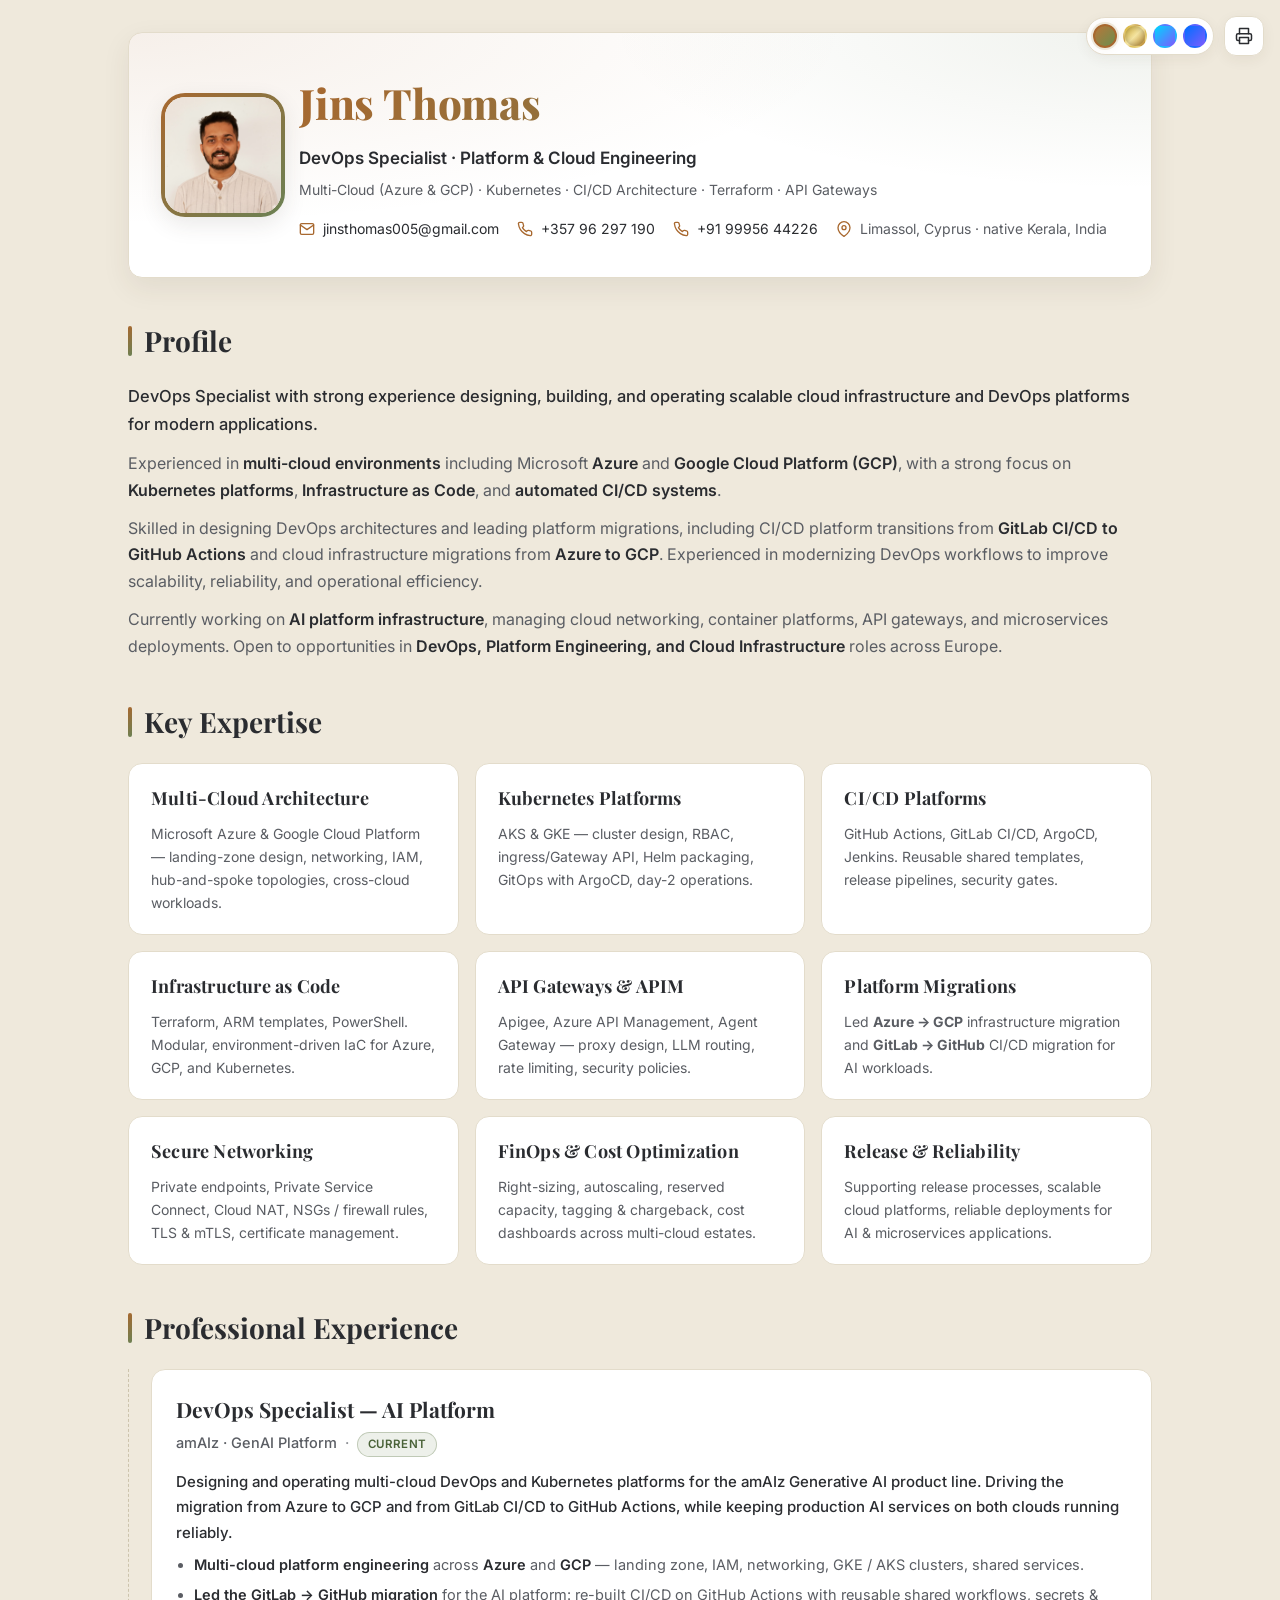
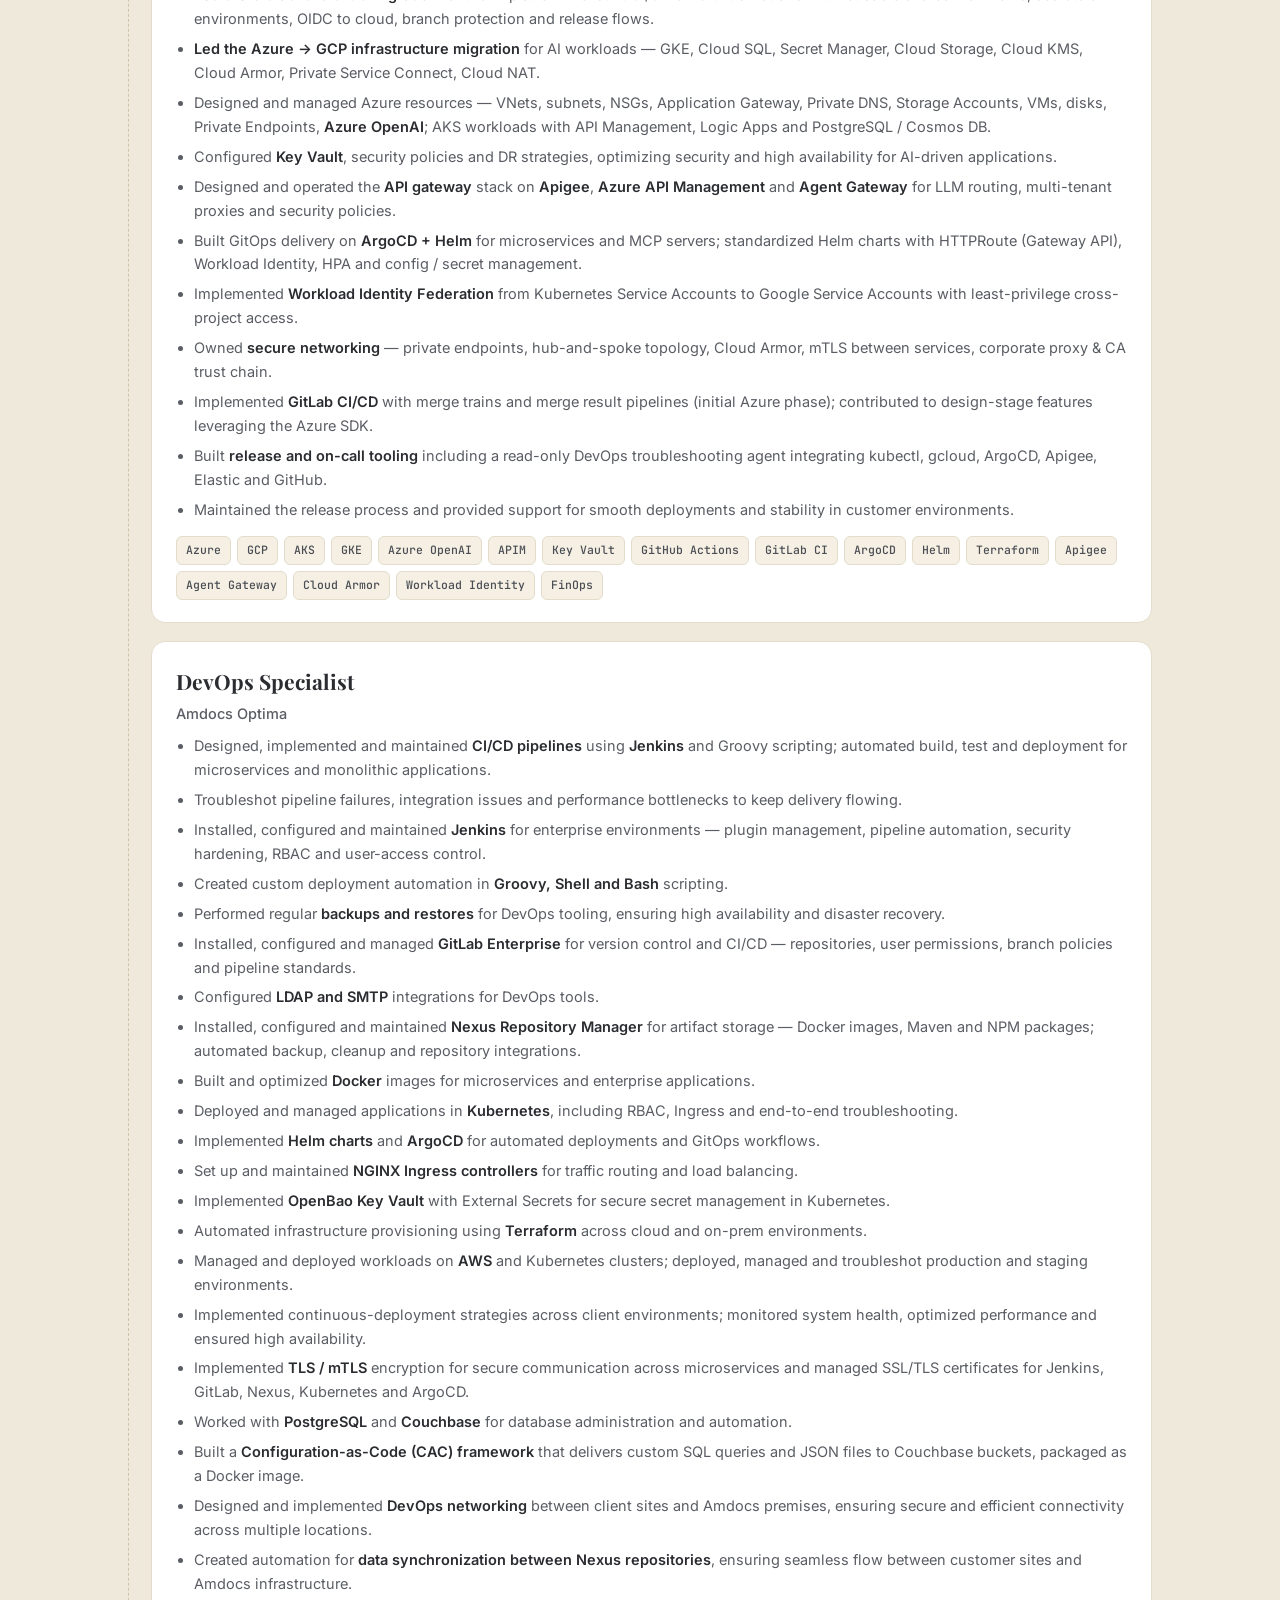
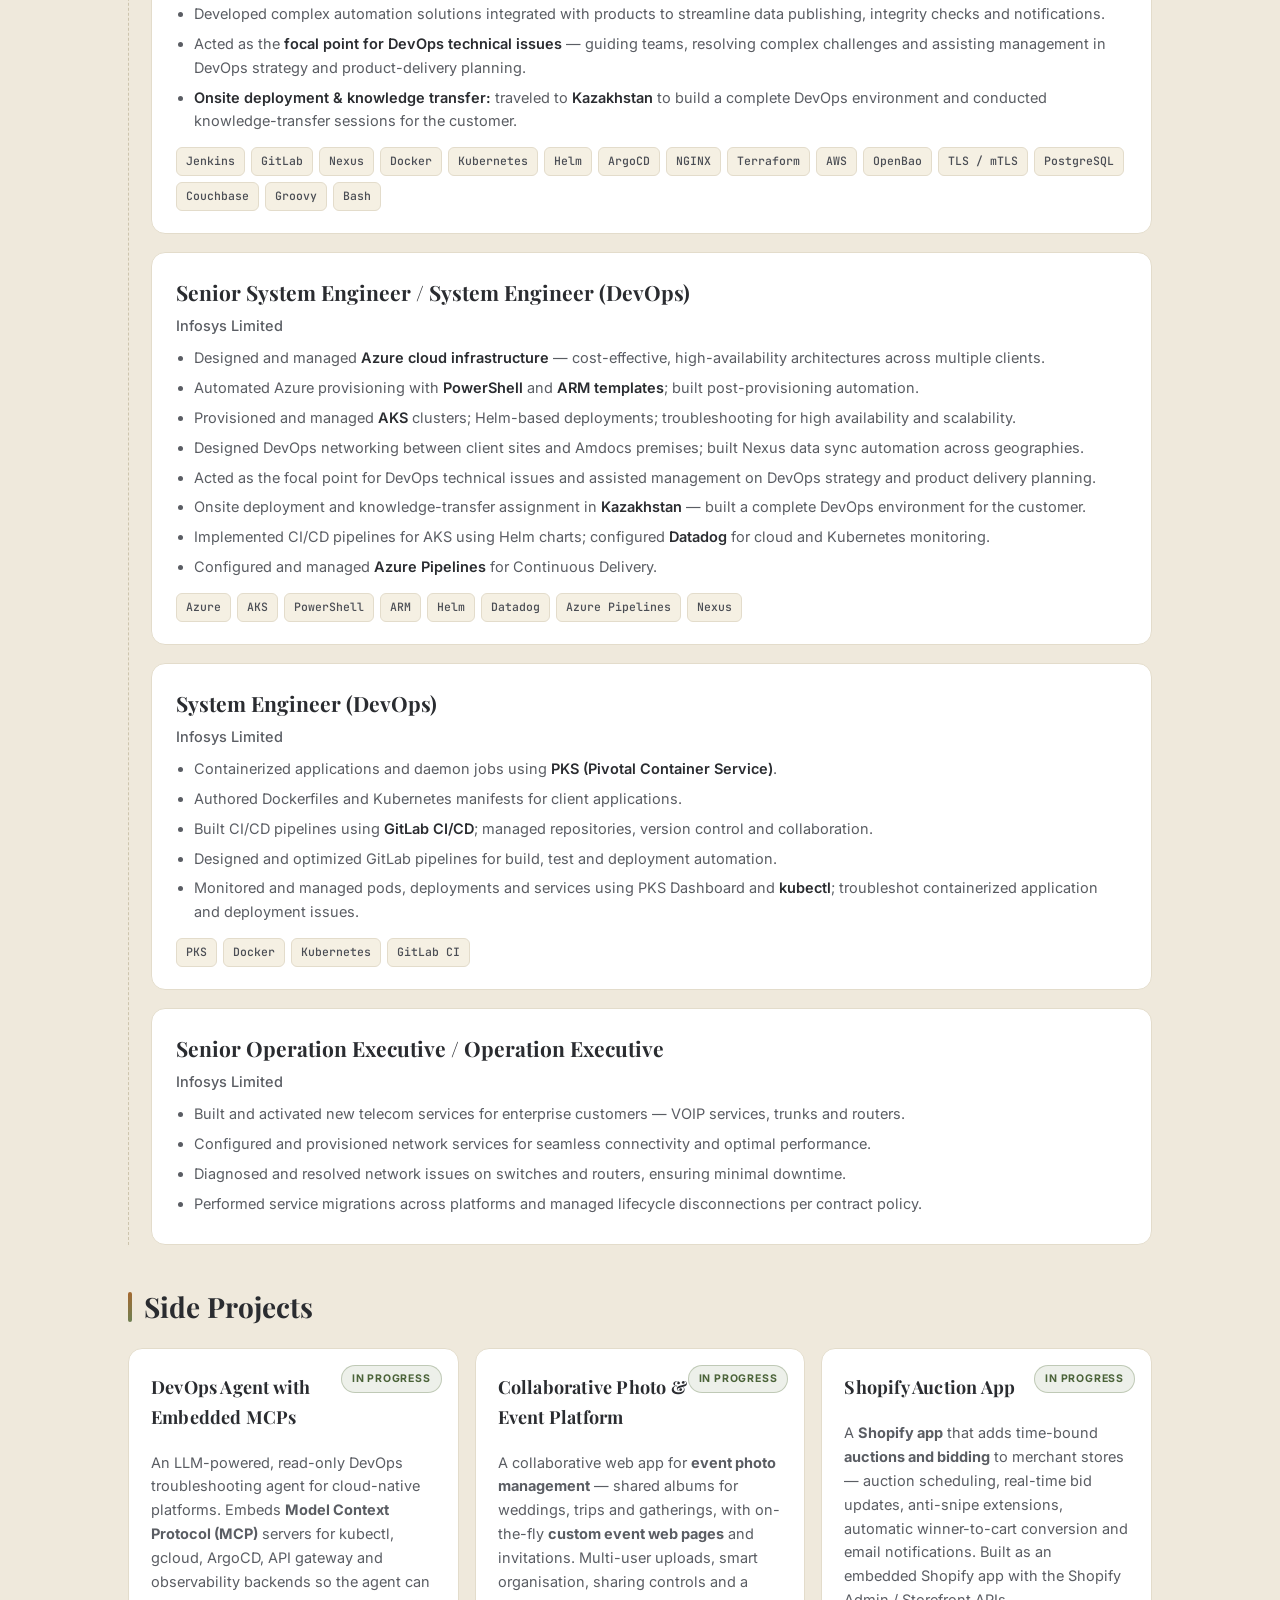
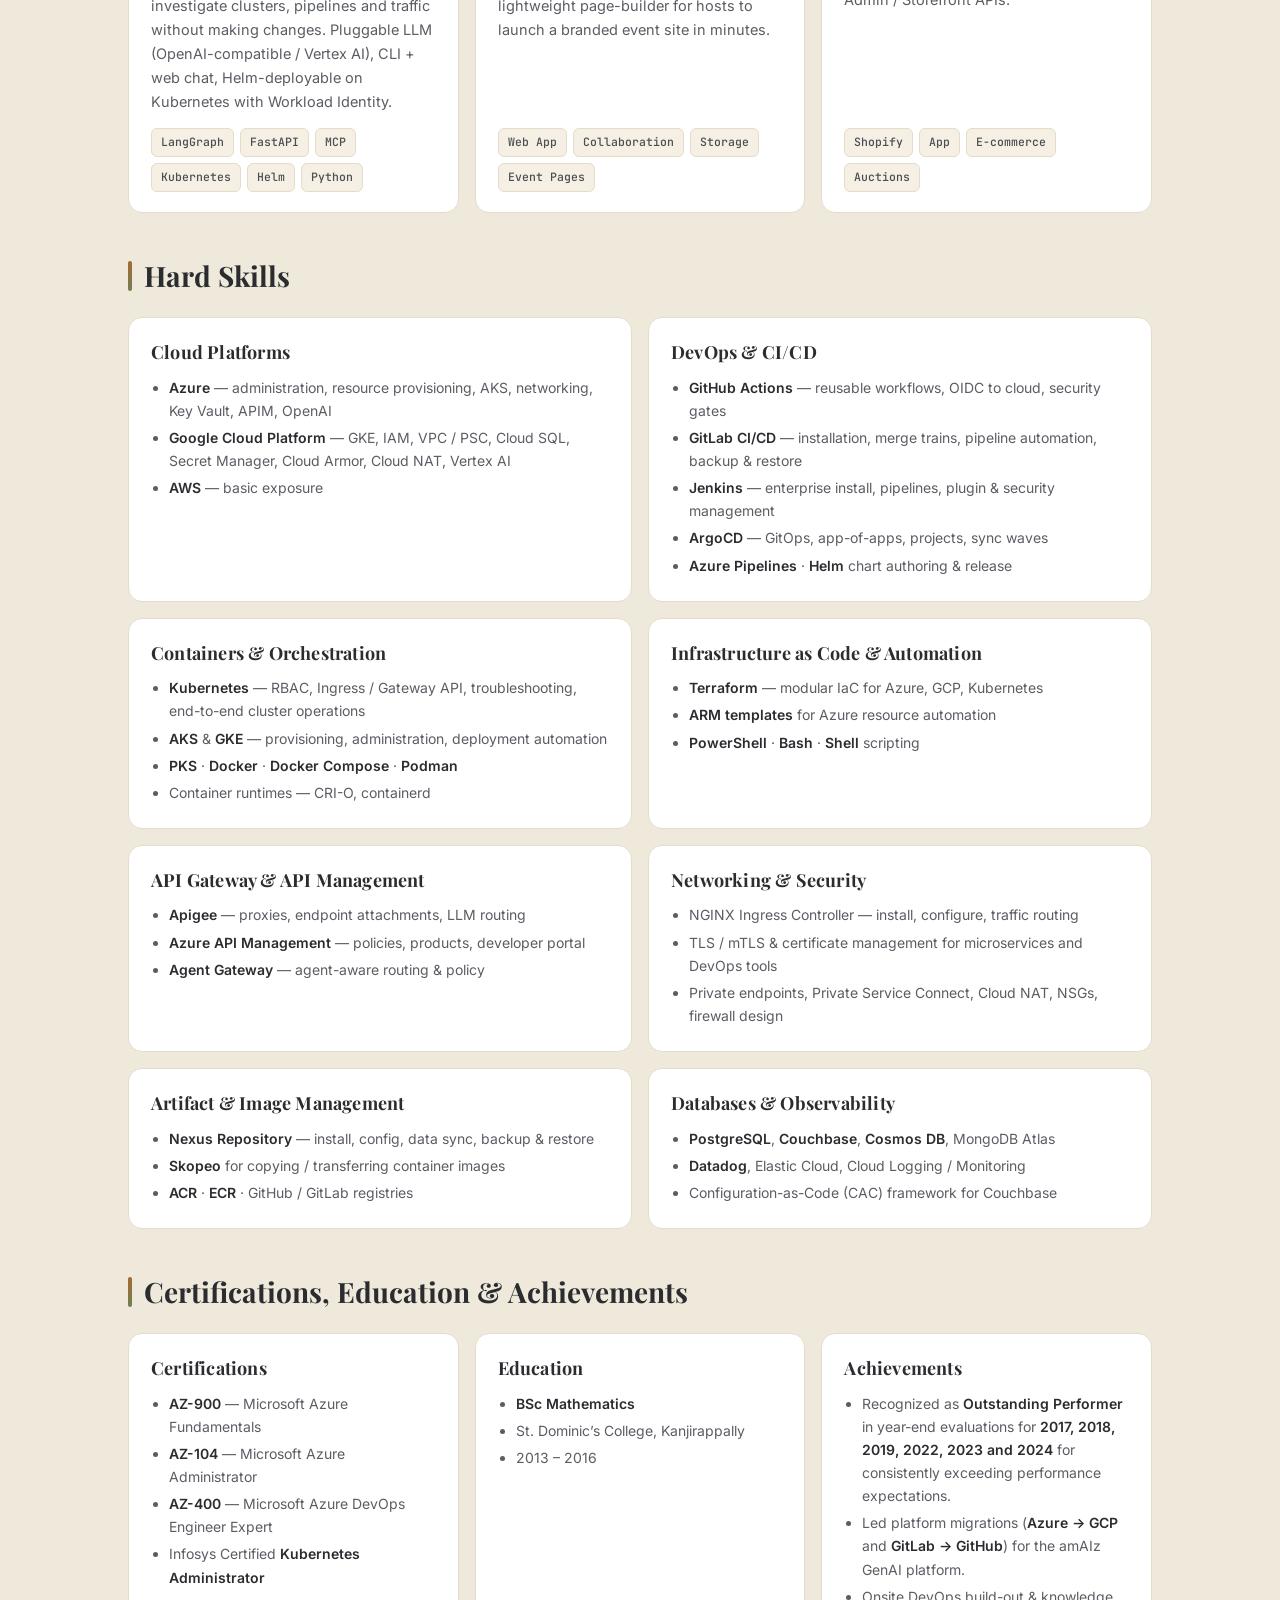
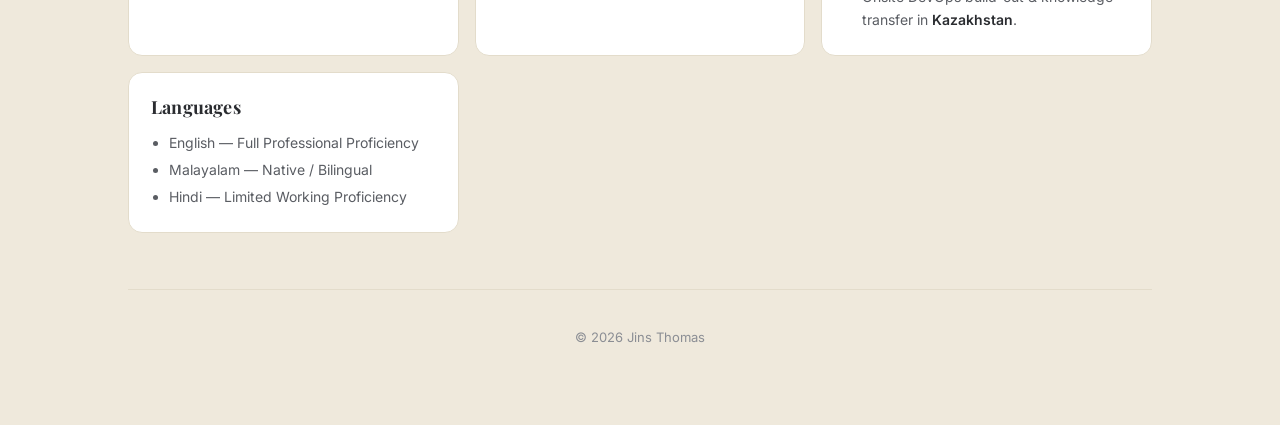
==== commit e9b280fd: "Fix: blank sections on mobile - bulletproof reveal animation" ====
--- a/index.html
+++ b/index.html
@@ -15,7 +15,10 @@
   <link href="https://fonts.googleapis.com/css2?family=Inter:wght@300;400;500;600;700;800&family=Playfair+Display:wght@600;700;800;900&family=Cormorant+Garamond:ital,wght@0,500;0,600;1,500&family=JetBrains+Mono:wght@400;600&display=swap" rel="stylesheet">
   <link rel="stylesheet" href="style.css" />
   <link rel="icon" href="data:image/svg+xml,%3Csvg xmlns='http://www.w3.org/2000/svg' viewBox='0 0 64 64'%3E%3Crect width='64' height='64' rx='14' fill='%23b8763a'/%3E%3Ctext x='50%25' y='54%25' font-family='Playfair Display,Georgia,serif' font-size='30' font-weight='800' fill='%23fbf6e7' text-anchor='middle' dominant-baseline='middle'%3EJT%3C/text%3E%3C/svg%3E" />
-  <!-- Apply persisted theme (default: beige) BEFORE first paint to avoid FOUC -->
+  <!-- Apply persisted theme (default: beige) BEFORE first paint, and mark
+       .js-ready so reveal-on-scroll only hides content once we know JS is
+       running. If JS is disabled or this script crashes, the page falls
+       back to "everything visible" automatically. -->
   <script>
     (function () {
       var VALID = ['dark','light','beige','gold'];
@@ -23,6 +26,7 @@
       try { t = localStorage.getItem('jt-resume-theme'); } catch (e) {}
       if (VALID.indexOf(t) === -1) t = 'beige';
       document.documentElement.setAttribute('data-theme', t);
+      document.documentElement.classList.add('js-ready');
     })();
   </script>
 </head>
--- a/style.css
+++ b/style.css
@@ -714,10 +714,13 @@
 }
 .ctrl-btn svg { width: 18px; height: 18px; }
 
-/* ---------- Reveal / scroll animations ---------- */
+/* ---------- Reveal / scroll animations ----------
+   IMPORTANT: hidden state only applies when JS has bootstrapped
+   (root gets `.js-ready`). If JS is disabled/blocked or crashes
+   before reveal logic runs, every section stays visible. */
 
 /* base hidden state for any element with [data-reveal] */
-[data-reveal] {
+.js-ready [data-reveal] {
   opacity: 0;
   transform: translateY(28px);
   transition:
@@ -725,21 +728,27 @@
     transform .7s cubic-bezier(.22,.61,.36,1);
   will-change: opacity, transform;
 }
-[data-reveal="fade"]      { transform: none; }
-[data-reveal="fade-left"] { transform: translateX(-28px); }
-[data-reveal="fade-right"]{ transform: translateX(28px); }
-[data-reveal="zoom"]      { transform: scale(.96); }
+[data-reveal] {
+  /* default = visible (no-JS / pre-bootstrap fallback) */
+  opacity: 1;
+  transform: none;
+}
+.js-ready [data-reveal="fade"]      { transform: none; }
+.js-ready [data-reveal="fade-left"] { transform: translateX(-28px); }
+.js-ready [data-reveal="fade-right"]{ transform: translateX(28px); }
+.js-ready [data-reveal="zoom"]      { transform: scale(.96); }
 
 [data-reveal].is-visible  { opacity: 1; transform: none; }
 
 /* Children inside .stagger animate one after another */
-.stagger > * {
+.js-ready .stagger > * {
   opacity: 0;
   transform: translateY(22px);
   transition:
     opacity .6s cubic-bezier(.22,.61,.36,1),
     transform .6s cubic-bezier(.22,.61,.36,1);
 }
+.stagger > * { opacity: 1; transform: none; }   /* no-JS fallback */
 .stagger.is-visible > *           { opacity: 1; transform: none; }
 .stagger.is-visible > *:nth-child(1) { transition-delay: .04s; }
 .stagger.is-visible > *:nth-child(2) { transition-delay: .12s; }
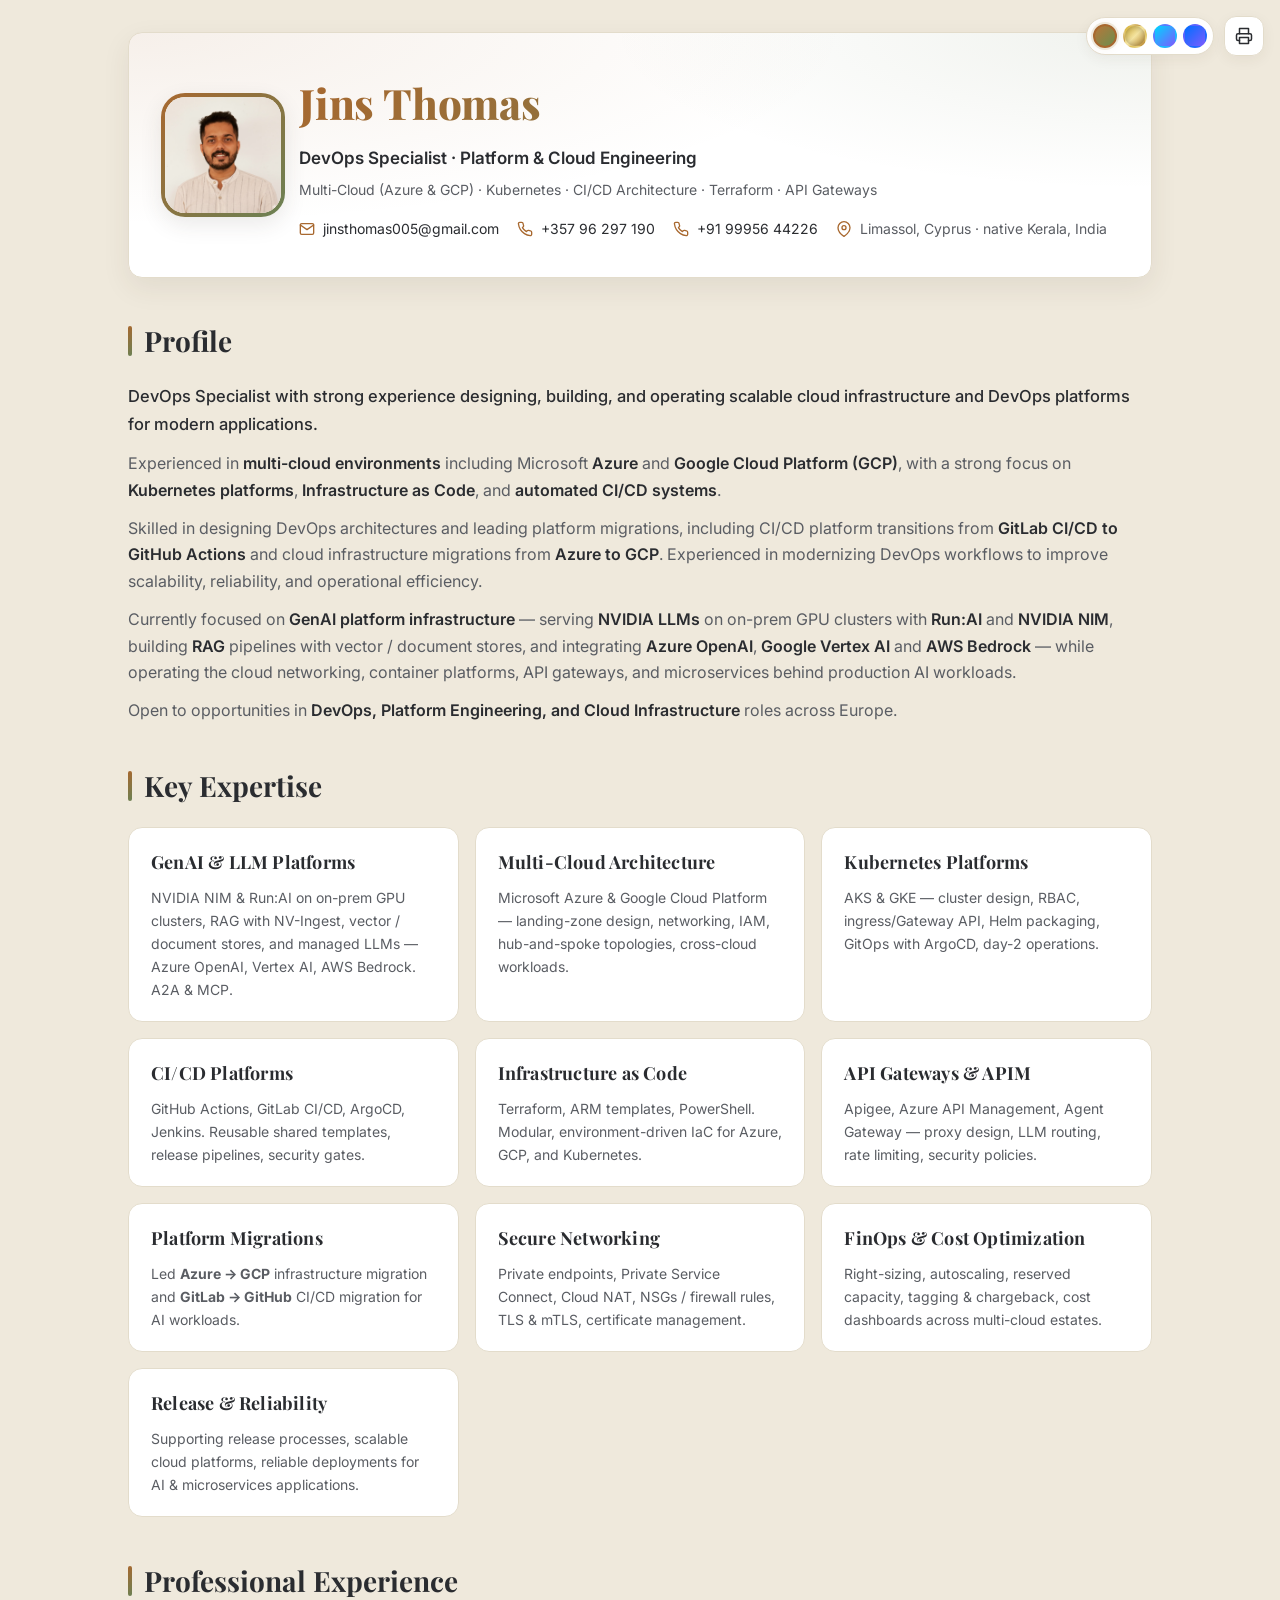
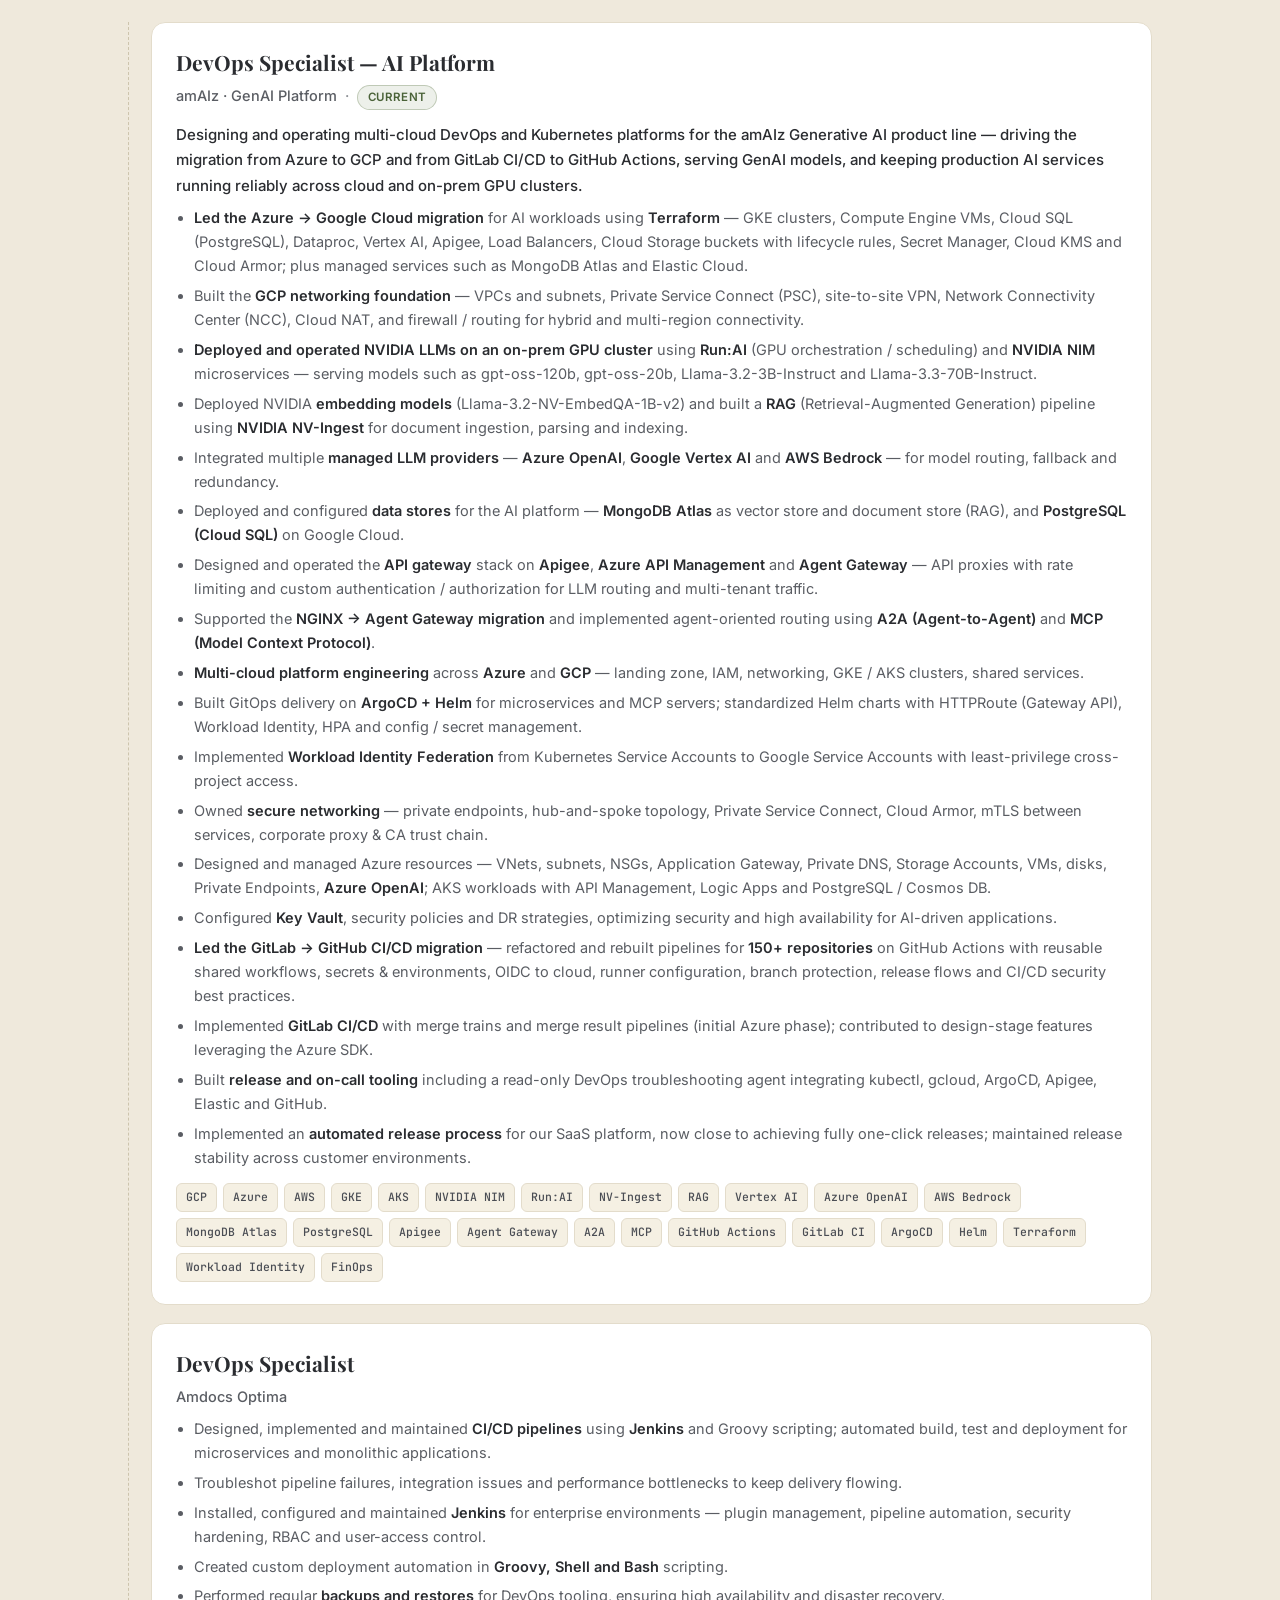
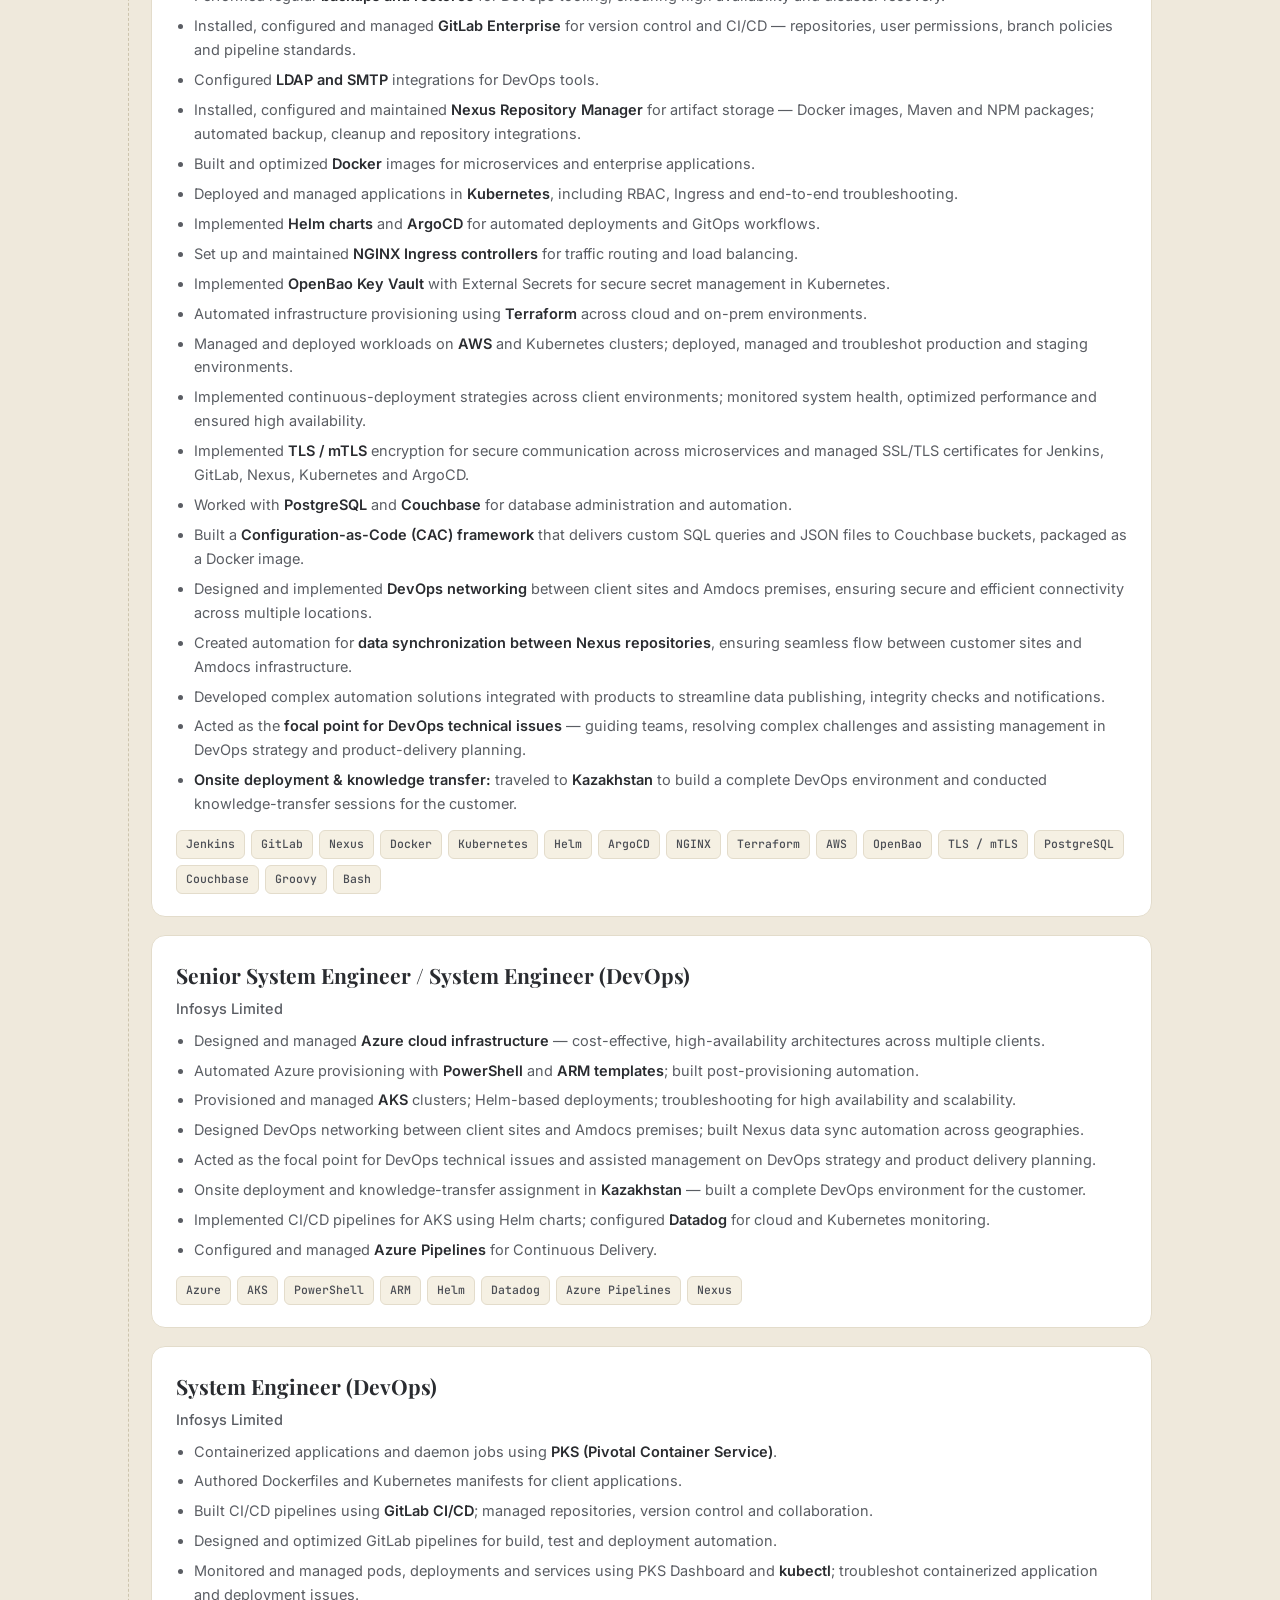
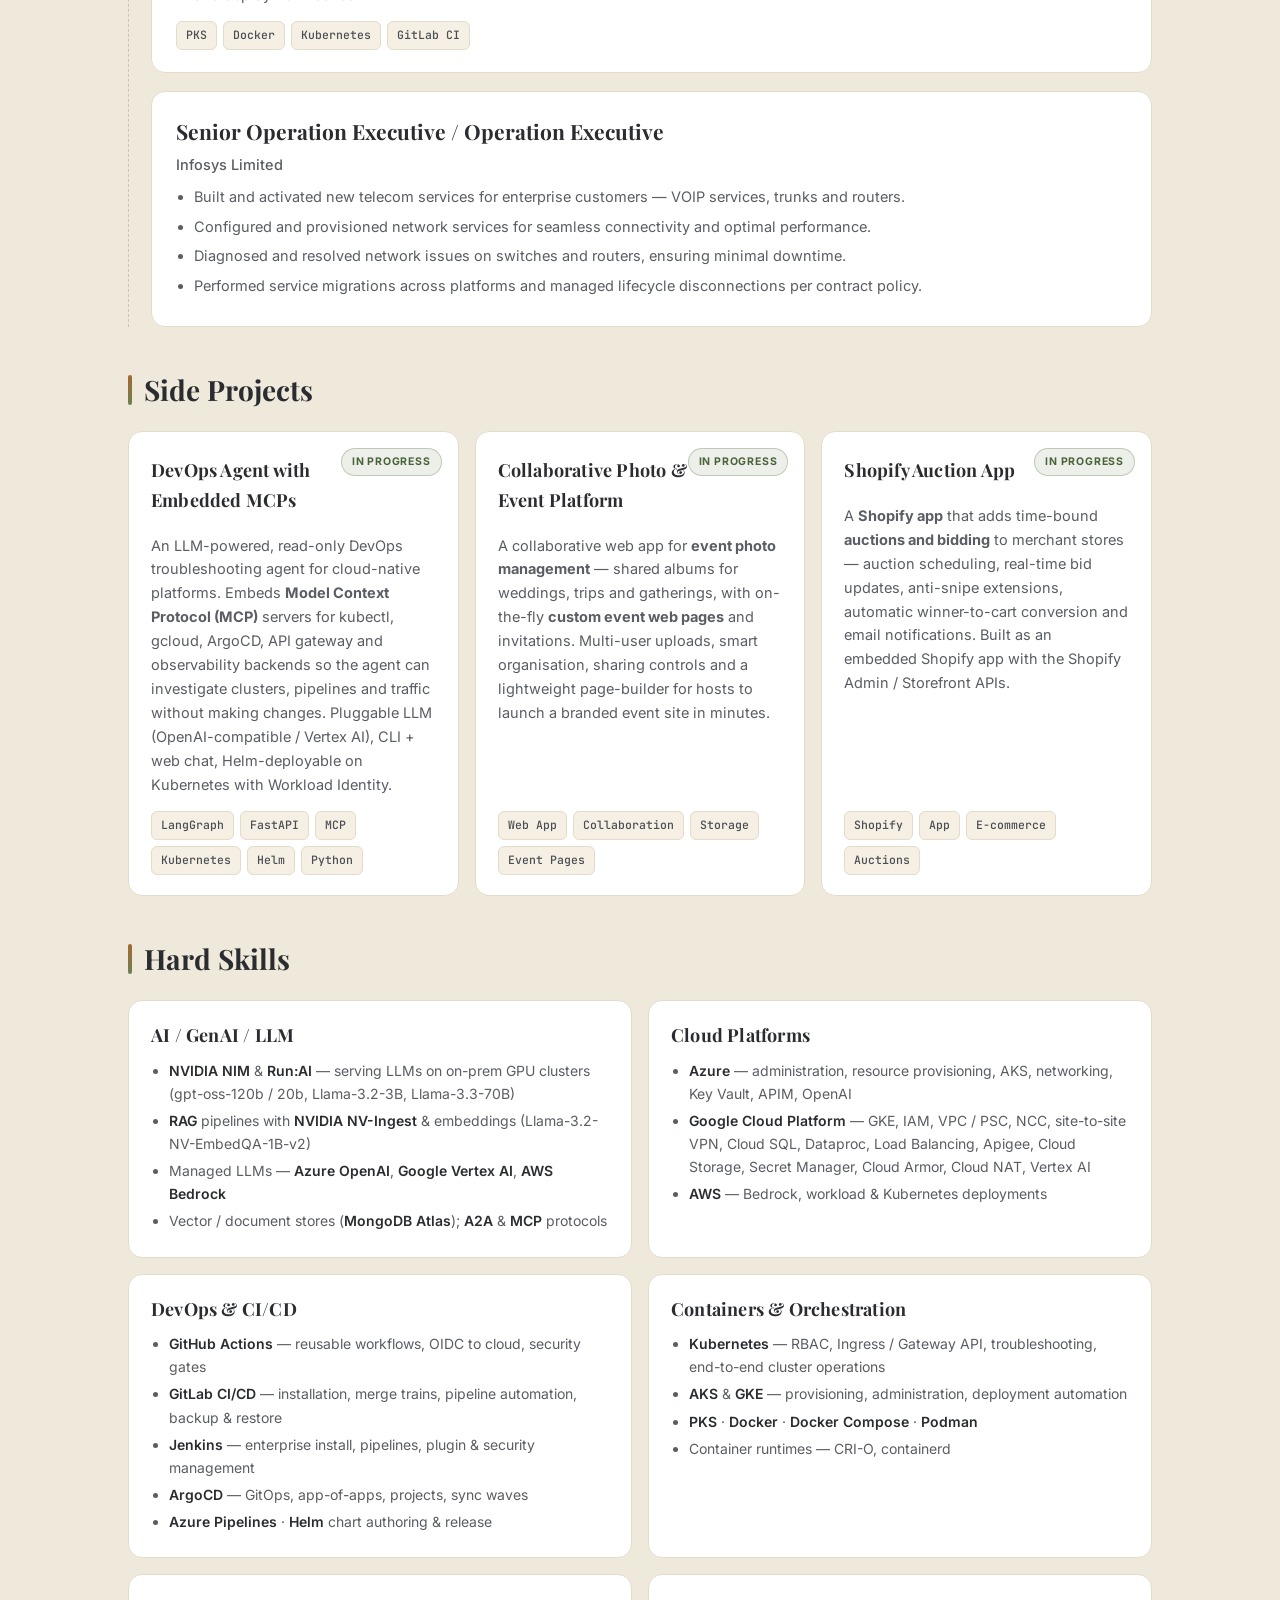
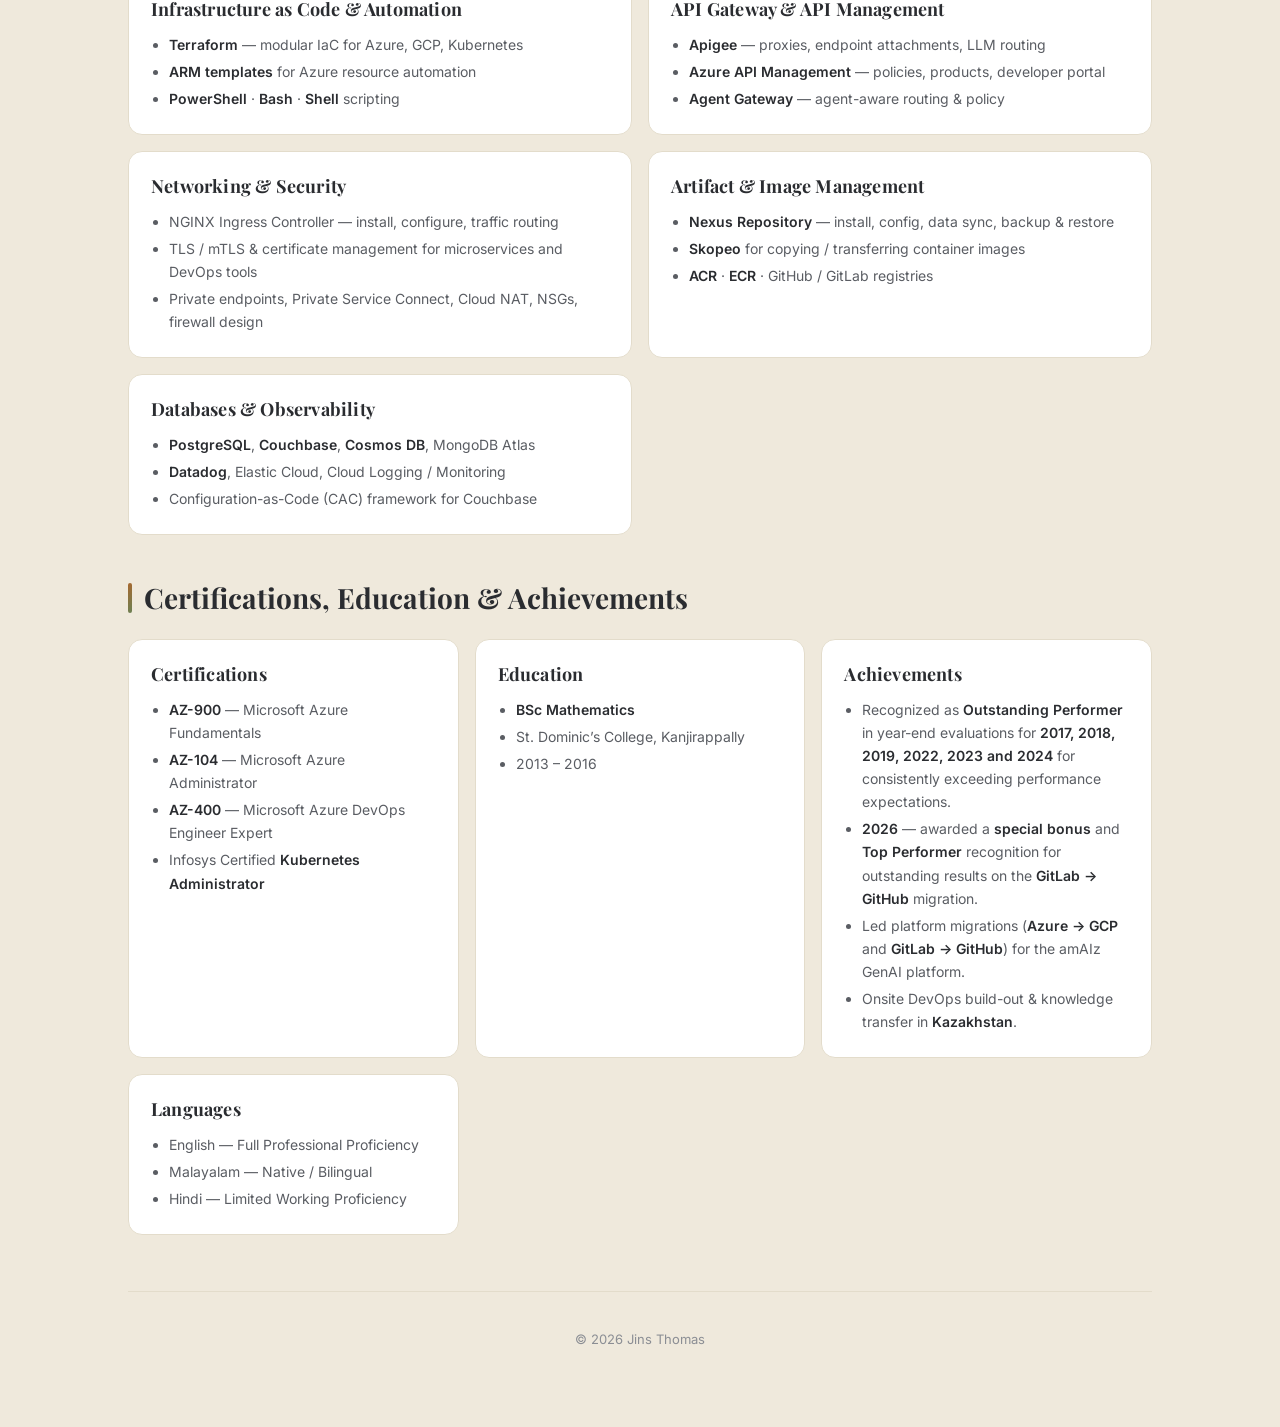
==== commit a9cbf860: "Resume: add GenAI platform work (NVIDIA NIM/Run:AI, RAG, multi-provider LLMs), expand GCP scope & ne" ====
--- a/index.html
+++ b/index.html
@@ -3,11 +3,11 @@
 <head>
   <meta charset="UTF-8" />
   <meta name="viewport" content="width=device-width, initial-scale=1.0" />
-  <meta name="description" content="Jins Thomas — DevOps Specialist. Multi-cloud (Azure & GCP), Kubernetes platforms, CI/CD architecture, Infrastructure as Code, API Gateways, and platform migrations." />
+  <meta name="description" content="Jins Thomas — DevOps Specialist. GenAI platform infrastructure (NVIDIA NIM, Run:AI, RAG, Vertex AI / Azure OpenAI / AWS Bedrock), multi-cloud (Azure & GCP), Kubernetes, CI/CD architecture, Infrastructure as Code, API Gateways, and platform migrations." />
   <meta name="author" content="Jins Thomas" />
   <meta name="theme-color" content="#0b1220" />
   <meta property="og:title" content="Jins Thomas — DevOps Specialist" />
-  <meta property="og:description" content="DevOps Specialist with strong experience designing, building and operating scalable cloud infrastructure on Azure and GCP." />
+  <meta property="og:description" content="DevOps Specialist building GenAI platform infrastructure and operating scalable multi-cloud (Azure & GCP) Kubernetes, CI/CD and API-gateway platforms." />
   <meta property="og:type" content="website" />
   <title>Jins Thomas — DevOps Specialist</title>
   <link rel="preconnect" href="https://fonts.googleapis.com">
@@ -102,9 +102,17 @@
         reliability, and operational efficiency.
       </p>
       <p>
-        Currently working on <strong>AI platform infrastructure</strong>,
-        managing cloud networking, container platforms, API gateways, and
-        microservices deployments. Open to opportunities in
+        Currently focused on <strong>GenAI platform infrastructure</strong> —
+        serving <strong>NVIDIA LLMs</strong> on on-prem GPU clusters with
+        <strong>Run:AI</strong> and <strong>NVIDIA NIM</strong>, building
+        <strong>RAG</strong> pipelines with vector / document stores, and
+        integrating <strong>Azure OpenAI</strong>, <strong>Google Vertex AI</strong>
+        and <strong>AWS Bedrock</strong> — while operating the cloud networking,
+        container platforms, API gateways, and microservices behind production
+        AI workloads.
+      </p>
+      <p>
+        Open to opportunities in
         <strong>DevOps, Platform Engineering, and Cloud Infrastructure</strong>
         roles across Europe.
       </p>
@@ -114,6 +122,10 @@
     <section class="section" aria-labelledby="expertise-title" data-reveal="fade-up">
       <h2 id="expertise-title" class="section__title">Key Expertise</h2>
       <div class="grid grid--3 stagger">
+        <div class="card">
+          <h3>GenAI &amp; LLM Platforms</h3>
+          <p>NVIDIA NIM &amp; Run:AI on on-prem GPU clusters, RAG with NV-Ingest, vector / document stores, and managed LLMs — Azure OpenAI, Vertex AI, AWS Bedrock. A2A &amp; MCP.</p>
+        </div>
         <div class="card">
           <h3>Multi-Cloud Architecture</h3>
           <p>Microsoft Azure &amp; Google Cloud Platform — landing-zone design, networking, IAM, hub-and-spoke topologies, cross-cloud workloads.</p>
@@ -168,30 +180,39 @@
           </div>
           <p class="exp__lead">
             Designing and operating multi-cloud DevOps and Kubernetes platforms for the
-            amAIz Generative AI product line. Driving the migration from Azure to GCP
-            and from GitLab CI/CD to GitHub Actions, while keeping production AI
-            services on both clouds running reliably.
+            amAIz Generative AI product line — driving the migration from Azure to GCP
+            and from GitLab CI/CD to GitHub Actions, serving GenAI models, and keeping
+            production AI services running reliably across cloud and on-prem GPU
+            clusters.
           </p>
           <ul class="exp__bullets">
+            <li><strong>Led the Azure → Google Cloud migration</strong> for AI workloads using <strong>Terraform</strong> — GKE clusters, Compute Engine VMs, Cloud SQL (PostgreSQL), Dataproc, Vertex AI, Apigee, Load Balancers, Cloud Storage buckets with lifecycle rules, Secret Manager, Cloud KMS and Cloud Armor; plus managed services such as MongoDB Atlas and Elastic Cloud.</li>
+            <li>Built the <strong>GCP networking foundation</strong> — VPCs and subnets, Private Service Connect (PSC), site-to-site VPN, Network Connectivity Center (NCC), Cloud NAT, and firewall / routing for hybrid and multi-region connectivity.</li>
+            <li><strong>Deployed and operated NVIDIA LLMs on an on-prem GPU cluster</strong> using <strong>Run:AI</strong> (GPU orchestration / scheduling) and <strong>NVIDIA NIM</strong> microservices — serving models such as gpt-oss-120b, gpt-oss-20b, Llama-3.2-3B-Instruct and Llama-3.3-70B-Instruct.</li>
+            <li>Deployed NVIDIA <strong>embedding models</strong> (Llama-3.2-NV-EmbedQA-1B-v2) and built a <strong>RAG</strong> (Retrieval-Augmented Generation) pipeline using <strong>NVIDIA NV-Ingest</strong> for document ingestion, parsing and indexing.</li>
+            <li>Integrated multiple <strong>managed LLM providers</strong> — <strong>Azure OpenAI</strong>, <strong>Google Vertex AI</strong> and <strong>AWS Bedrock</strong> — for model routing, fallback and redundancy.</li>
+            <li>Deployed and configured <strong>data stores</strong> for the AI platform — <strong>MongoDB Atlas</strong> as vector store and document store (RAG), and <strong>PostgreSQL (Cloud SQL)</strong> on Google Cloud.</li>
+            <li>Designed and operated the <strong>API gateway</strong> stack on <strong>Apigee</strong>, <strong>Azure API Management</strong> and <strong>Agent Gateway</strong> — API proxies with rate limiting and custom authentication / authorization for LLM routing and multi-tenant traffic.</li>
+            <li>Supported the <strong>NGINX → Agent Gateway migration</strong> and implemented agent-oriented routing using <strong>A2A (Agent-to-Agent)</strong> and <strong>MCP (Model Context Protocol)</strong>.</li>
             <li><strong>Multi-cloud platform engineering</strong> across <strong>Azure</strong> and <strong>GCP</strong> — landing zone, IAM, networking, GKE / AKS clusters, shared services.</li>
-            <li><strong>Led the GitLab → GitHub migration</strong> for the AI platform: re-built CI/CD on GitHub Actions with reusable shared workflows, secrets &amp; environments, OIDC to cloud, branch protection and release flows.</li>
-            <li><strong>Led the Azure → GCP infrastructure migration</strong> for AI workloads — GKE, Cloud SQL, Secret Manager, Cloud Storage, Cloud KMS, Cloud Armor, Private Service Connect, Cloud NAT.</li>
+            <li>Built GitOps delivery on <strong>ArgoCD + Helm</strong> for microservices and MCP servers; standardized Helm charts with HTTPRoute (Gateway API), Workload Identity, HPA and config / secret management.</li>
+            <li>Implemented <strong>Workload Identity Federation</strong> from Kubernetes Service Accounts to Google Service Accounts with least-privilege cross-project access.</li>
+            <li>Owned <strong>secure networking</strong> — private endpoints, hub-and-spoke topology, Private Service Connect, Cloud Armor, mTLS between services, corporate proxy &amp; CA trust chain.</li>
             <li>Designed and managed Azure resources — VNets, subnets, NSGs, Application Gateway, Private DNS, Storage Accounts, VMs, disks, Private Endpoints, <strong>Azure OpenAI</strong>; AKS workloads with API Management, Logic Apps and PostgreSQL / Cosmos DB.</li>
             <li>Configured <strong>Key Vault</strong>, security policies and DR strategies, optimizing security and high availability for AI-driven applications.</li>
-            <li>Designed and operated the <strong>API gateway</strong> stack on <strong>Apigee</strong>, <strong>Azure API Management</strong> and <strong>Agent Gateway</strong> for LLM routing, multi-tenant proxies and security policies.</li>
-            <li>Built GitOps delivery on <strong>ArgoCD + Helm</strong> for microservices and MCP servers; standardized Helm charts with HTTPRoute (Gateway API), Workload Identity, HPA and config / secret management.</li>
-            <li>Implemented <strong>Workload Identity Federation</strong> from Kubernetes Service Accounts to Google Service Accounts with least-privilege cross-project access.</li>
-            <li>Owned <strong>secure networking</strong> — private endpoints, hub-and-spoke topology, Cloud Armor, mTLS between services, corporate proxy &amp; CA trust chain.</li>
+            <li><strong>Led the GitLab → GitHub CI/CD migration</strong> — refactored and rebuilt pipelines for <strong>150+ repositories</strong> on GitHub Actions with reusable shared workflows, secrets &amp; environments, OIDC to cloud, runner configuration, branch protection, release flows and CI/CD security best practices.</li>
             <li>Implemented <strong>GitLab CI/CD</strong> with merge trains and merge result pipelines (initial Azure phase); contributed to design-stage features leveraging the Azure SDK.</li>
             <li>Built <strong>release and on-call tooling</strong> including a read-only DevOps troubleshooting agent integrating kubectl, gcloud, ArgoCD, Apigee, Elastic and GitHub.</li>
-            <li>Maintained the release process and provided support for smooth deployments and stability in customer environments.</li>
-          </ul>
-          <div class="tags">
-            <span class="tag">Azure</span><span class="tag">GCP</span><span class="tag">AKS</span><span class="tag">GKE</span>
-            <span class="tag">Azure OpenAI</span><span class="tag">APIM</span><span class="tag">Key Vault</span>
+            <li>Implemented an <strong>automated release process</strong> for our SaaS platform, now close to achieving fully one-click releases; maintained release stability across customer environments.</li>
+          </ul>
+          <div class="tags">
+            <span class="tag">GCP</span><span class="tag">Azure</span><span class="tag">AWS</span><span class="tag">GKE</span><span class="tag">AKS</span>
+            <span class="tag">NVIDIA NIM</span><span class="tag">Run:AI</span><span class="tag">NV-Ingest</span><span class="tag">RAG</span>
+            <span class="tag">Vertex AI</span><span class="tag">Azure OpenAI</span><span class="tag">AWS Bedrock</span>
+            <span class="tag">MongoDB Atlas</span><span class="tag">PostgreSQL</span>
+            <span class="tag">Apigee</span><span class="tag">Agent Gateway</span><span class="tag">A2A</span><span class="tag">MCP</span>
             <span class="tag">GitHub Actions</span><span class="tag">GitLab CI</span><span class="tag">ArgoCD</span><span class="tag">Helm</span>
-            <span class="tag">Terraform</span><span class="tag">Apigee</span><span class="tag">Agent Gateway</span>
-            <span class="tag">Cloud Armor</span><span class="tag">Workload Identity</span><span class="tag">FinOps</span>
+            <span class="tag">Terraform</span><span class="tag">Workload Identity</span><span class="tag">FinOps</span>
           </div>
         </article>
 
@@ -366,11 +387,20 @@
       <h2 id="skills-title" class="section__title">Hard Skills</h2>
       <div class="grid grid--2 stagger">
         <div class="card">
+          <h3>AI / GenAI / LLM</h3>
+          <ul class="bullets">
+            <li><strong>NVIDIA NIM</strong> &amp; <strong>Run:AI</strong> — serving LLMs on on-prem GPU clusters (gpt-oss-120b / 20b, Llama-3.2-3B, Llama-3.3-70B)</li>
+            <li><strong>RAG</strong> pipelines with <strong>NVIDIA NV-Ingest</strong> &amp; embeddings (Llama-3.2-NV-EmbedQA-1B-v2)</li>
+            <li>Managed LLMs — <strong>Azure OpenAI</strong>, <strong>Google Vertex AI</strong>, <strong>AWS Bedrock</strong></li>
+            <li>Vector / document stores (<strong>MongoDB Atlas</strong>); <strong>A2A</strong> &amp; <strong>MCP</strong> protocols</li>
+          </ul>
+        </div>
+        <div class="card">
           <h3>Cloud Platforms</h3>
           <ul class="bullets">
             <li><strong>Azure</strong> — administration, resource provisioning, AKS, networking, Key Vault, APIM, OpenAI</li>
-            <li><strong>Google Cloud Platform</strong> — GKE, IAM, VPC / PSC, Cloud SQL, Secret Manager, Cloud Armor, Cloud NAT, Vertex AI</li>
-            <li><strong>AWS</strong> — basic exposure</li>
+            <li><strong>Google Cloud Platform</strong> — GKE, IAM, VPC / PSC, NCC, site-to-site VPN, Cloud SQL, Dataproc, Load Balancing, Apigee, Cloud Storage, Secret Manager, Cloud Armor, Cloud NAT, Vertex AI</li>
+            <li><strong>AWS</strong> — Bedrock, workload &amp; Kubernetes deployments</li>
           </ul>
         </div>
         <div class="card">
@@ -460,6 +490,7 @@
           <h3>Achievements</h3>
           <ul class="bullets">
             <li>Recognized as <strong>Outstanding Performer</strong> in year-end evaluations for <strong>2017, 2018, 2019, 2022, 2023 and 2024</strong> for consistently exceeding performance expectations.</li>
+            <li><strong>2026</strong> — awarded a <strong>special bonus</strong> and <strong>Top Performer</strong> recognition for outstanding results on the <strong>GitLab → GitHub</strong> migration.</li>
             <li>Led platform migrations (<strong>Azure → GCP</strong> and <strong>GitLab → GitHub</strong>) for the amAIz GenAI platform.</li>
             <li>Onsite DevOps build-out &amp; knowledge transfer in <strong>Kazakhstan</strong>.</li>
           </ul>
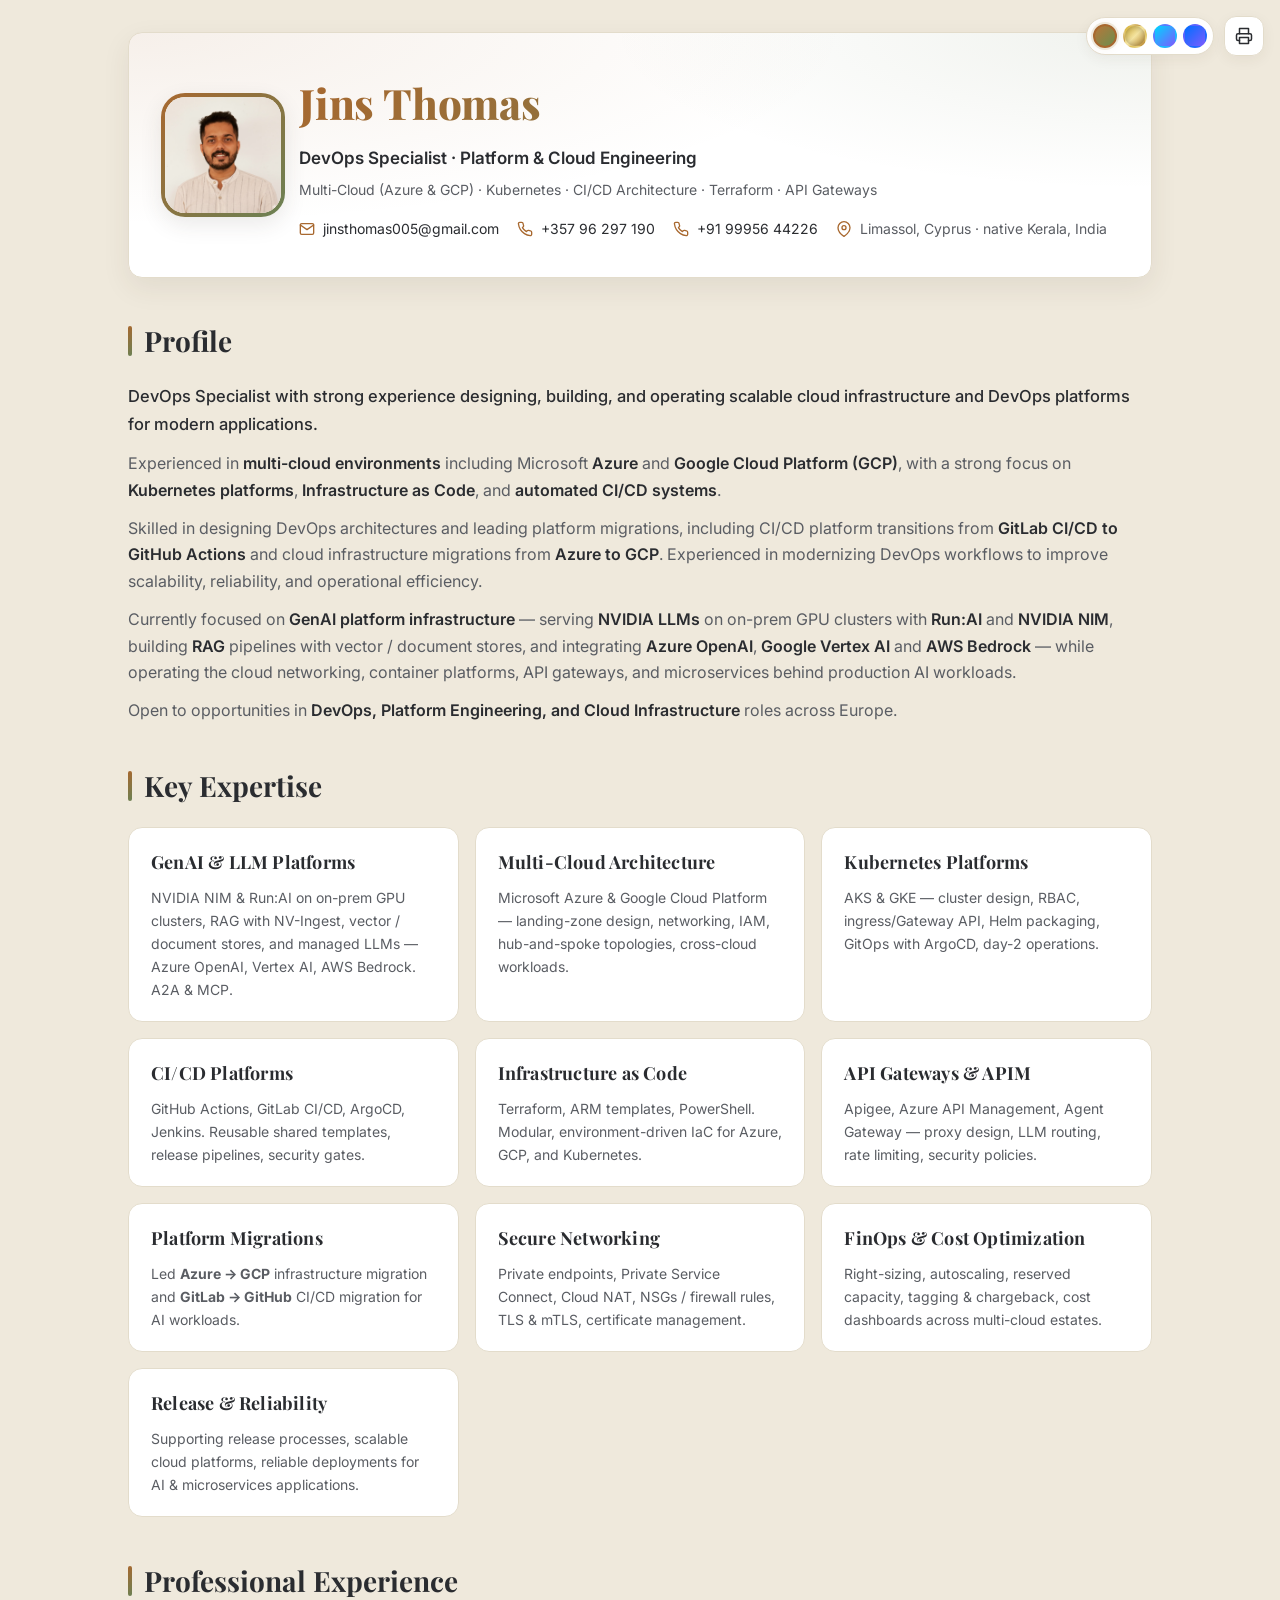
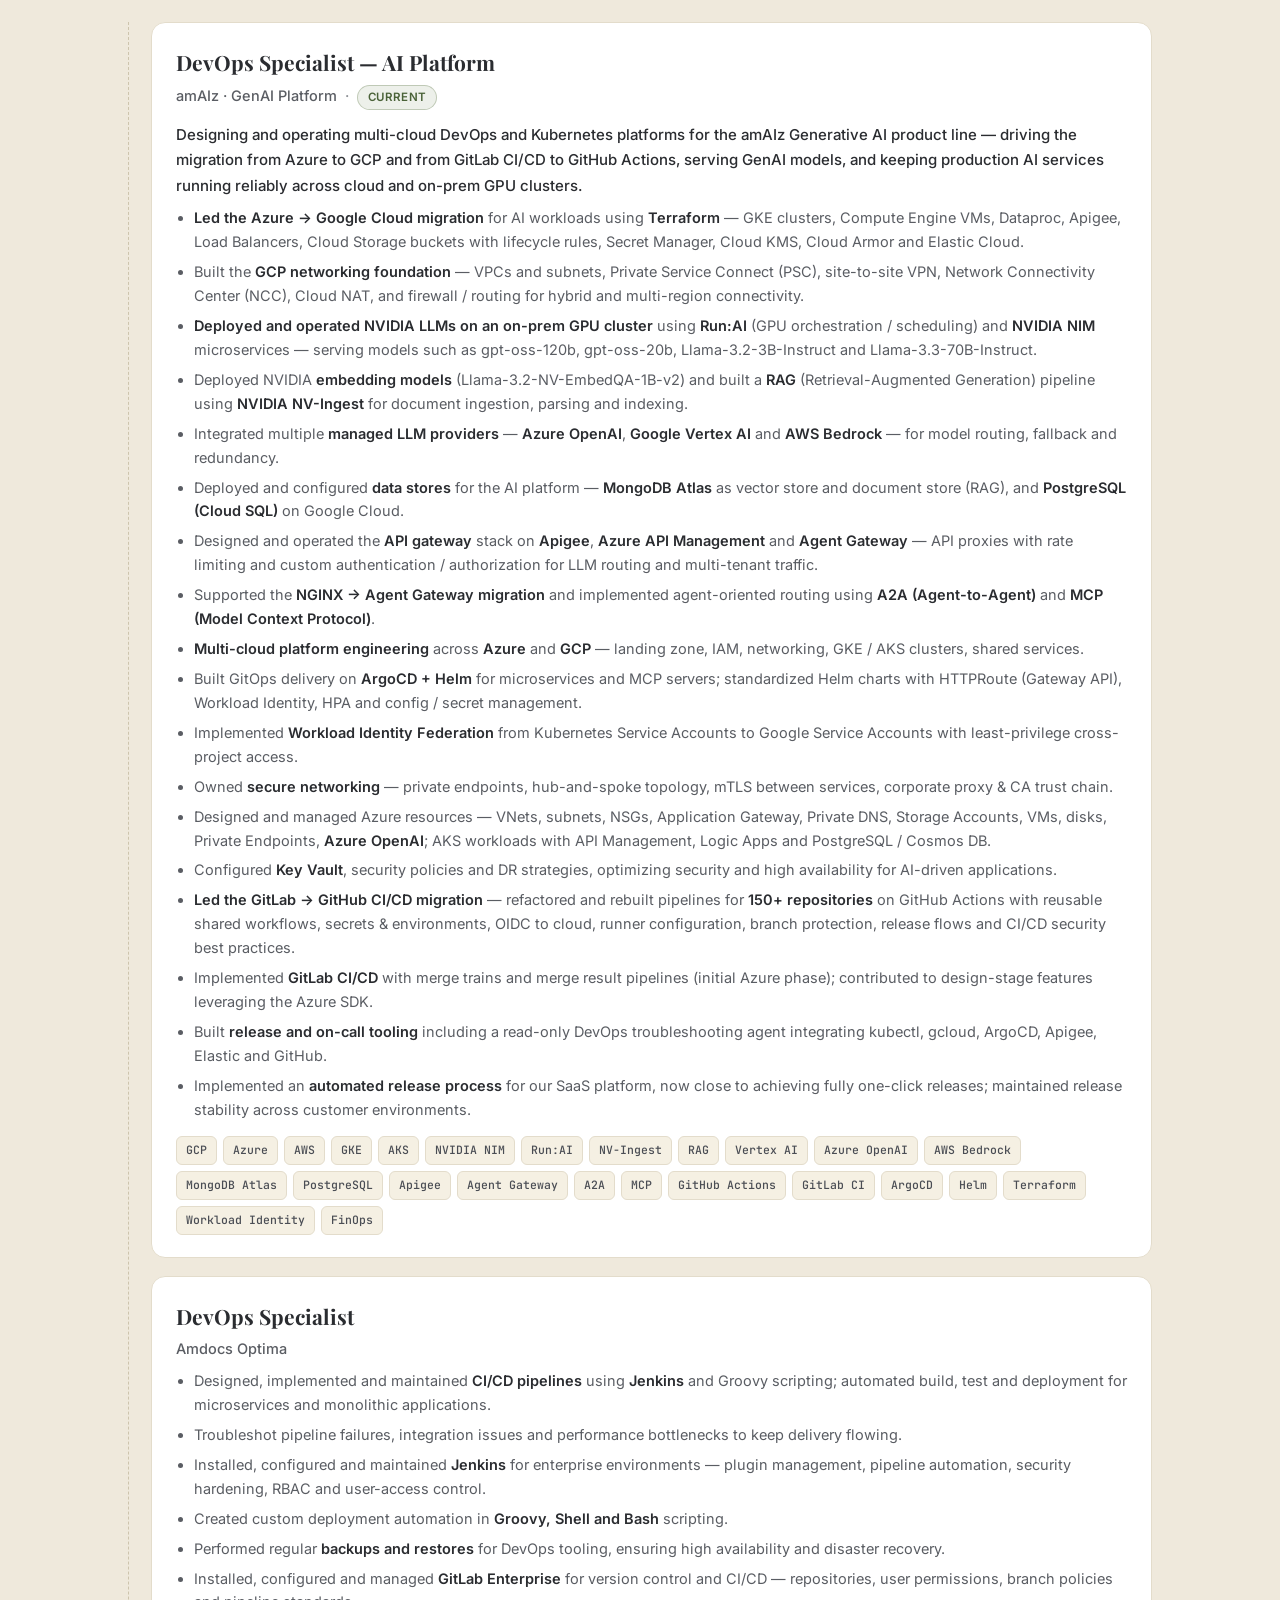
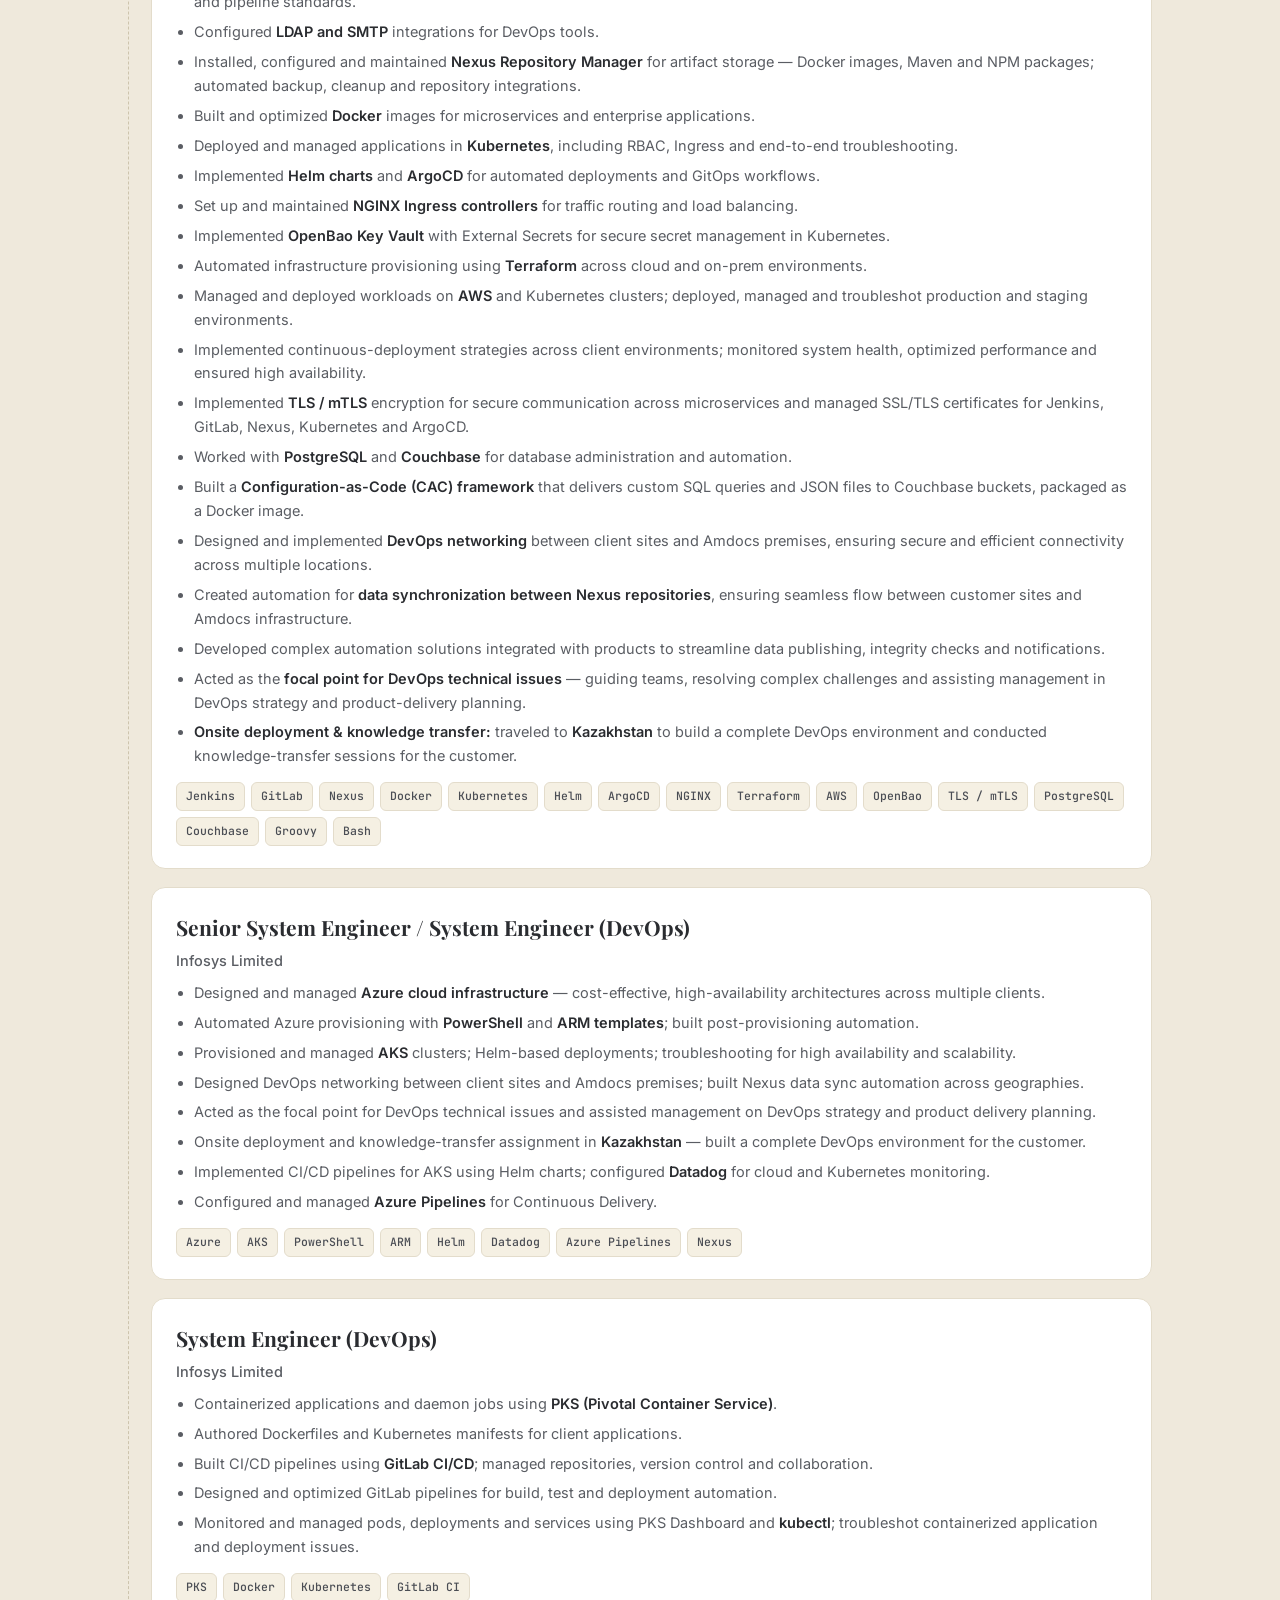
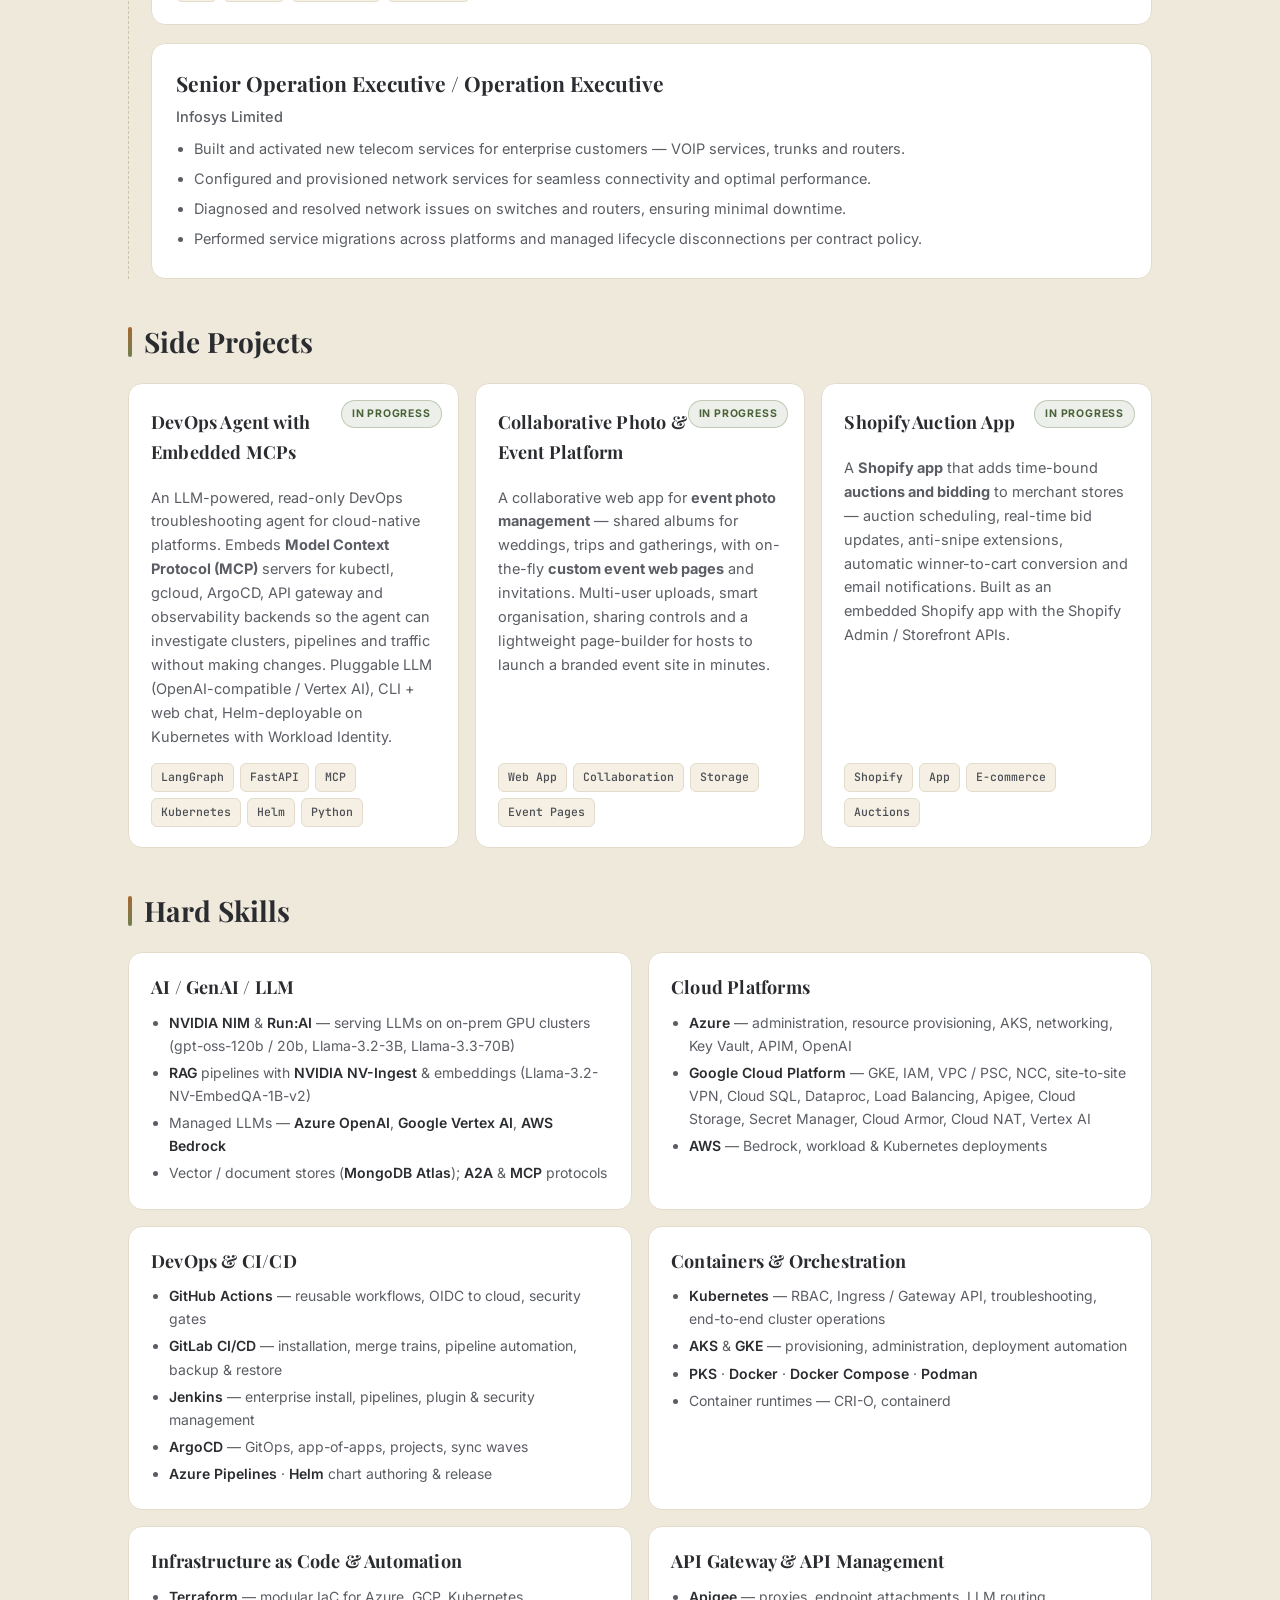
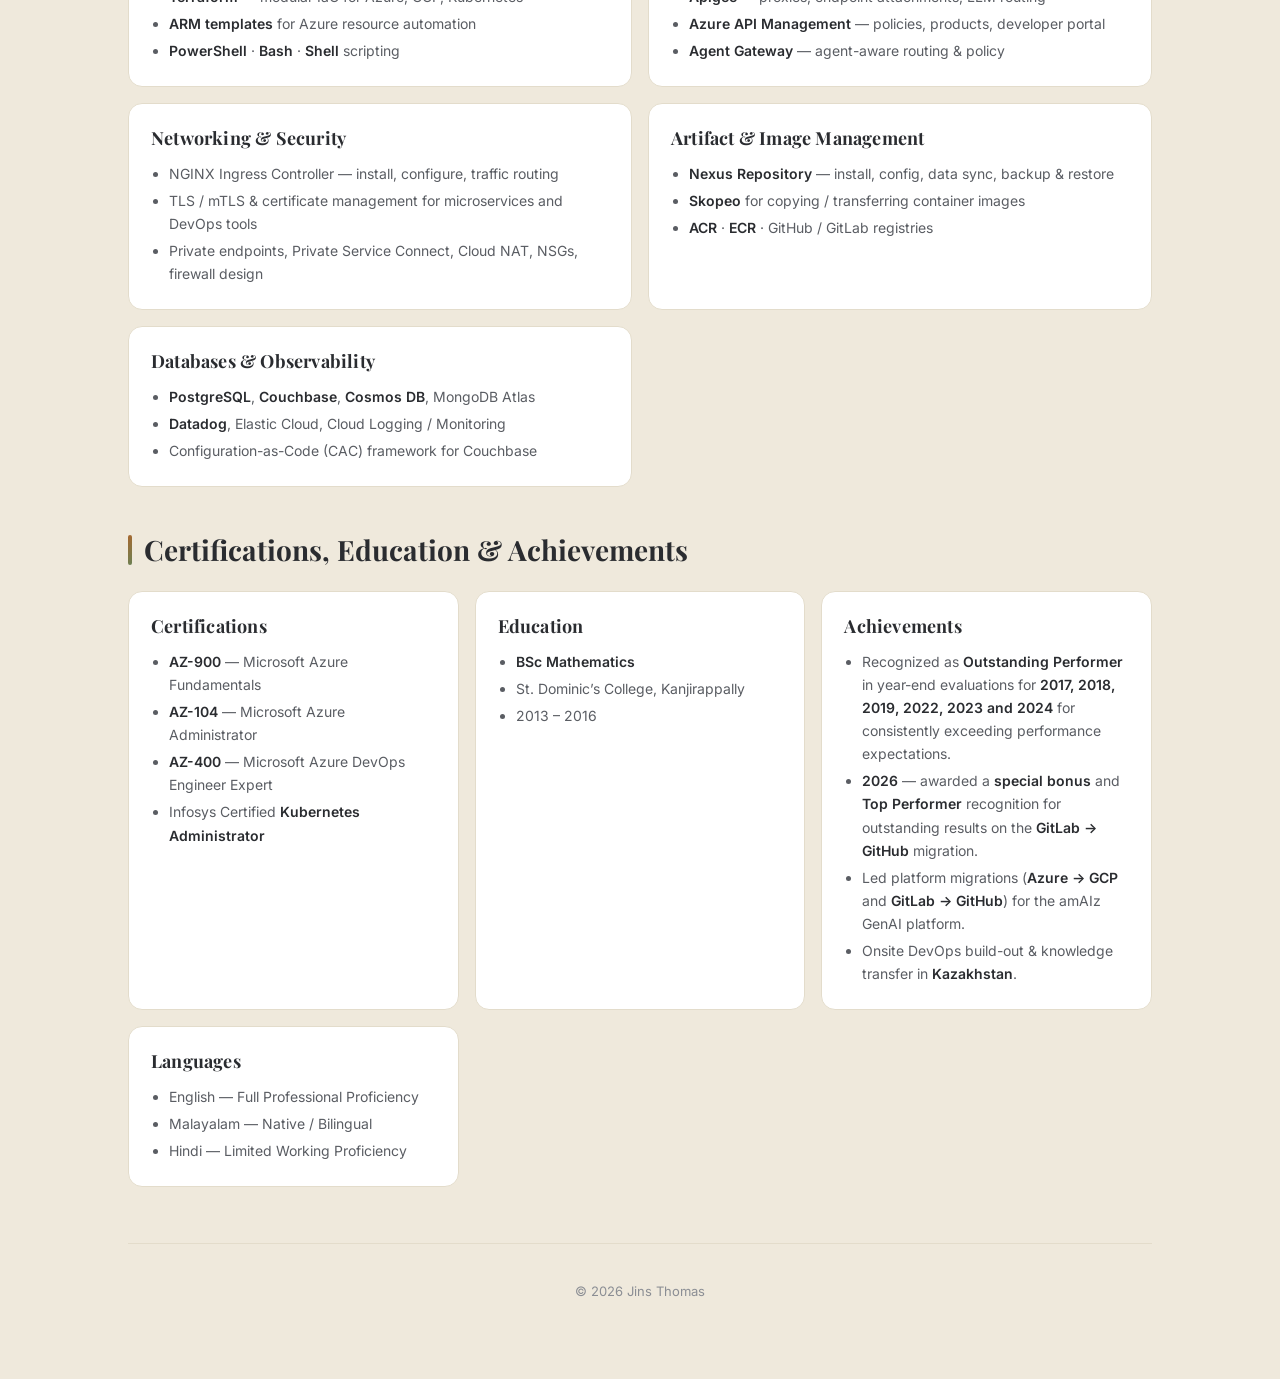
==== commit 8f60d04b: "Resume: remove duplicate service mentions in amAIz experience Co-authored-by: Cursor <cursoragent@cu" ====
--- a/index.html
+++ b/index.html
@@ -186,7 +186,7 @@
             clusters.
           </p>
           <ul class="exp__bullets">
-            <li><strong>Led the Azure → Google Cloud migration</strong> for AI workloads using <strong>Terraform</strong> — GKE clusters, Compute Engine VMs, Cloud SQL (PostgreSQL), Dataproc, Vertex AI, Apigee, Load Balancers, Cloud Storage buckets with lifecycle rules, Secret Manager, Cloud KMS and Cloud Armor; plus managed services such as MongoDB Atlas and Elastic Cloud.</li>
+            <li><strong>Led the Azure → Google Cloud migration</strong> for AI workloads using <strong>Terraform</strong> — GKE clusters, Compute Engine VMs, Dataproc, Apigee, Load Balancers, Cloud Storage buckets with lifecycle rules, Secret Manager, Cloud KMS, Cloud Armor and Elastic Cloud.</li>
             <li>Built the <strong>GCP networking foundation</strong> — VPCs and subnets, Private Service Connect (PSC), site-to-site VPN, Network Connectivity Center (NCC), Cloud NAT, and firewall / routing for hybrid and multi-region connectivity.</li>
             <li><strong>Deployed and operated NVIDIA LLMs on an on-prem GPU cluster</strong> using <strong>Run:AI</strong> (GPU orchestration / scheduling) and <strong>NVIDIA NIM</strong> microservices — serving models such as gpt-oss-120b, gpt-oss-20b, Llama-3.2-3B-Instruct and Llama-3.3-70B-Instruct.</li>
             <li>Deployed NVIDIA <strong>embedding models</strong> (Llama-3.2-NV-EmbedQA-1B-v2) and built a <strong>RAG</strong> (Retrieval-Augmented Generation) pipeline using <strong>NVIDIA NV-Ingest</strong> for document ingestion, parsing and indexing.</li>
@@ -197,7 +197,7 @@
             <li><strong>Multi-cloud platform engineering</strong> across <strong>Azure</strong> and <strong>GCP</strong> — landing zone, IAM, networking, GKE / AKS clusters, shared services.</li>
             <li>Built GitOps delivery on <strong>ArgoCD + Helm</strong> for microservices and MCP servers; standardized Helm charts with HTTPRoute (Gateway API), Workload Identity, HPA and config / secret management.</li>
             <li>Implemented <strong>Workload Identity Federation</strong> from Kubernetes Service Accounts to Google Service Accounts with least-privilege cross-project access.</li>
-            <li>Owned <strong>secure networking</strong> — private endpoints, hub-and-spoke topology, Private Service Connect, Cloud Armor, mTLS between services, corporate proxy &amp; CA trust chain.</li>
+            <li>Owned <strong>secure networking</strong> — private endpoints, hub-and-spoke topology, mTLS between services, corporate proxy &amp; CA trust chain.</li>
             <li>Designed and managed Azure resources — VNets, subnets, NSGs, Application Gateway, Private DNS, Storage Accounts, VMs, disks, Private Endpoints, <strong>Azure OpenAI</strong>; AKS workloads with API Management, Logic Apps and PostgreSQL / Cosmos DB.</li>
             <li>Configured <strong>Key Vault</strong>, security policies and DR strategies, optimizing security and high availability for AI-driven applications.</li>
             <li><strong>Led the GitLab → GitHub CI/CD migration</strong> — refactored and rebuilt pipelines for <strong>150+ repositories</strong> on GitHub Actions with reusable shared workflows, secrets &amp; environments, OIDC to cloud, runner configuration, branch protection, release flows and CI/CD security best practices.</li>
